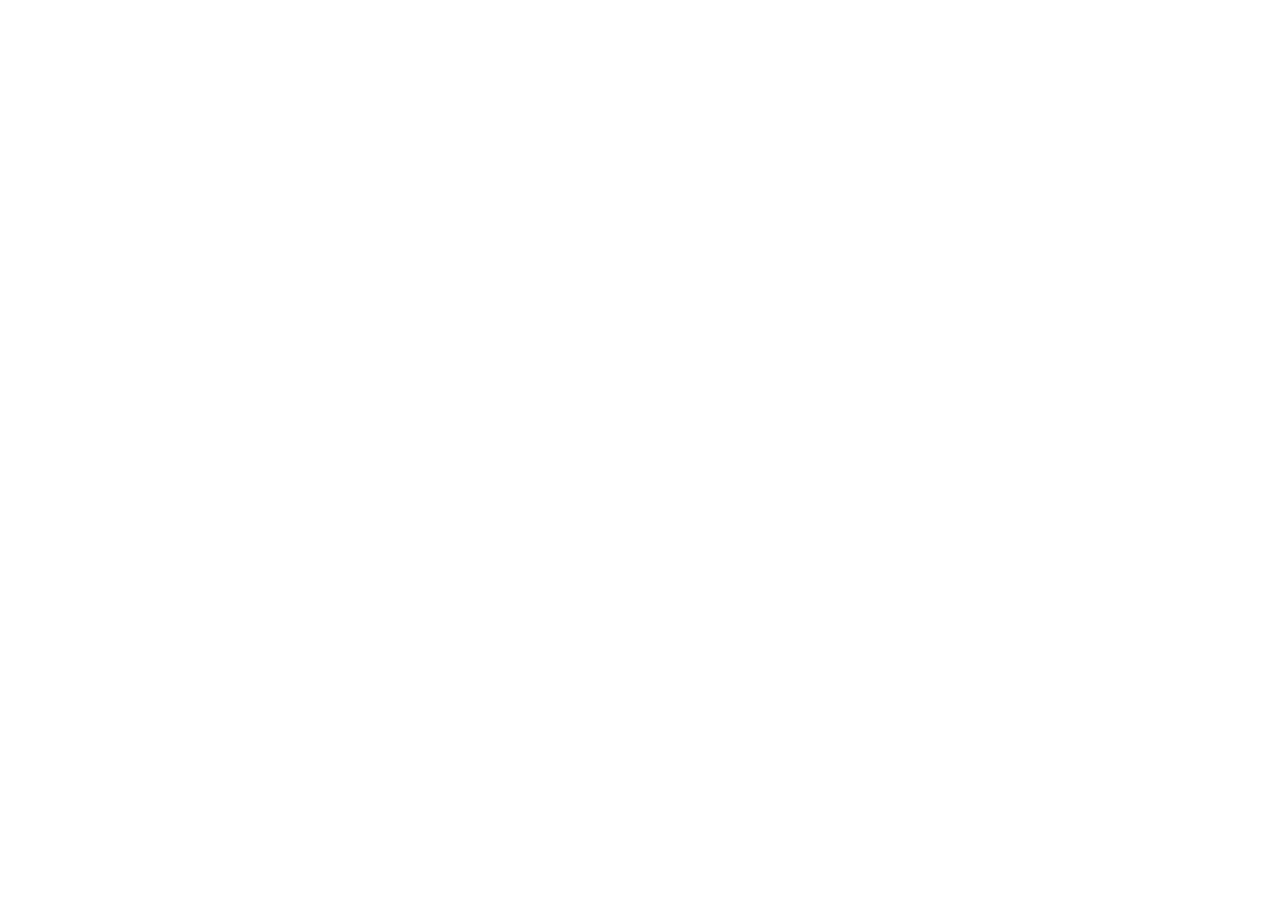
==== about.html @ 1c647bc9 "Init : création du dépôt, arborescence des fichiers et structure HTML de base" ====
<!DOCTYPE html>
<html lang="en">
<head>
    <meta charset="UTF-8">
    <meta name="viewport" content="width=device-width, initial-scale=1.0">
    <title>A Propos</title>
    <link rel="stylesheet" href="C:\Users\DELL\Desktop\cours_html\bootstrap\bootstrap-5.3.8-dist\css\bootstrap.css">
    <link rel="stylesheet" href="C:\Users\DELL\Desktop\cours_html\MASSALY-Seynabou-AfriTalent\css\style.css">
</head>
<body>
    
    <script src="C:\Users\DELL\Desktop\cours_html\bootstrap\bootstrap-5.3.8-dist\js\bootstrap.js"></script>
    <script src="C:\Users\DELL\Desktop\cours_html\MASSALY-Seynabou-AfriTalent\js\main.js"></script>
</body>
</html>
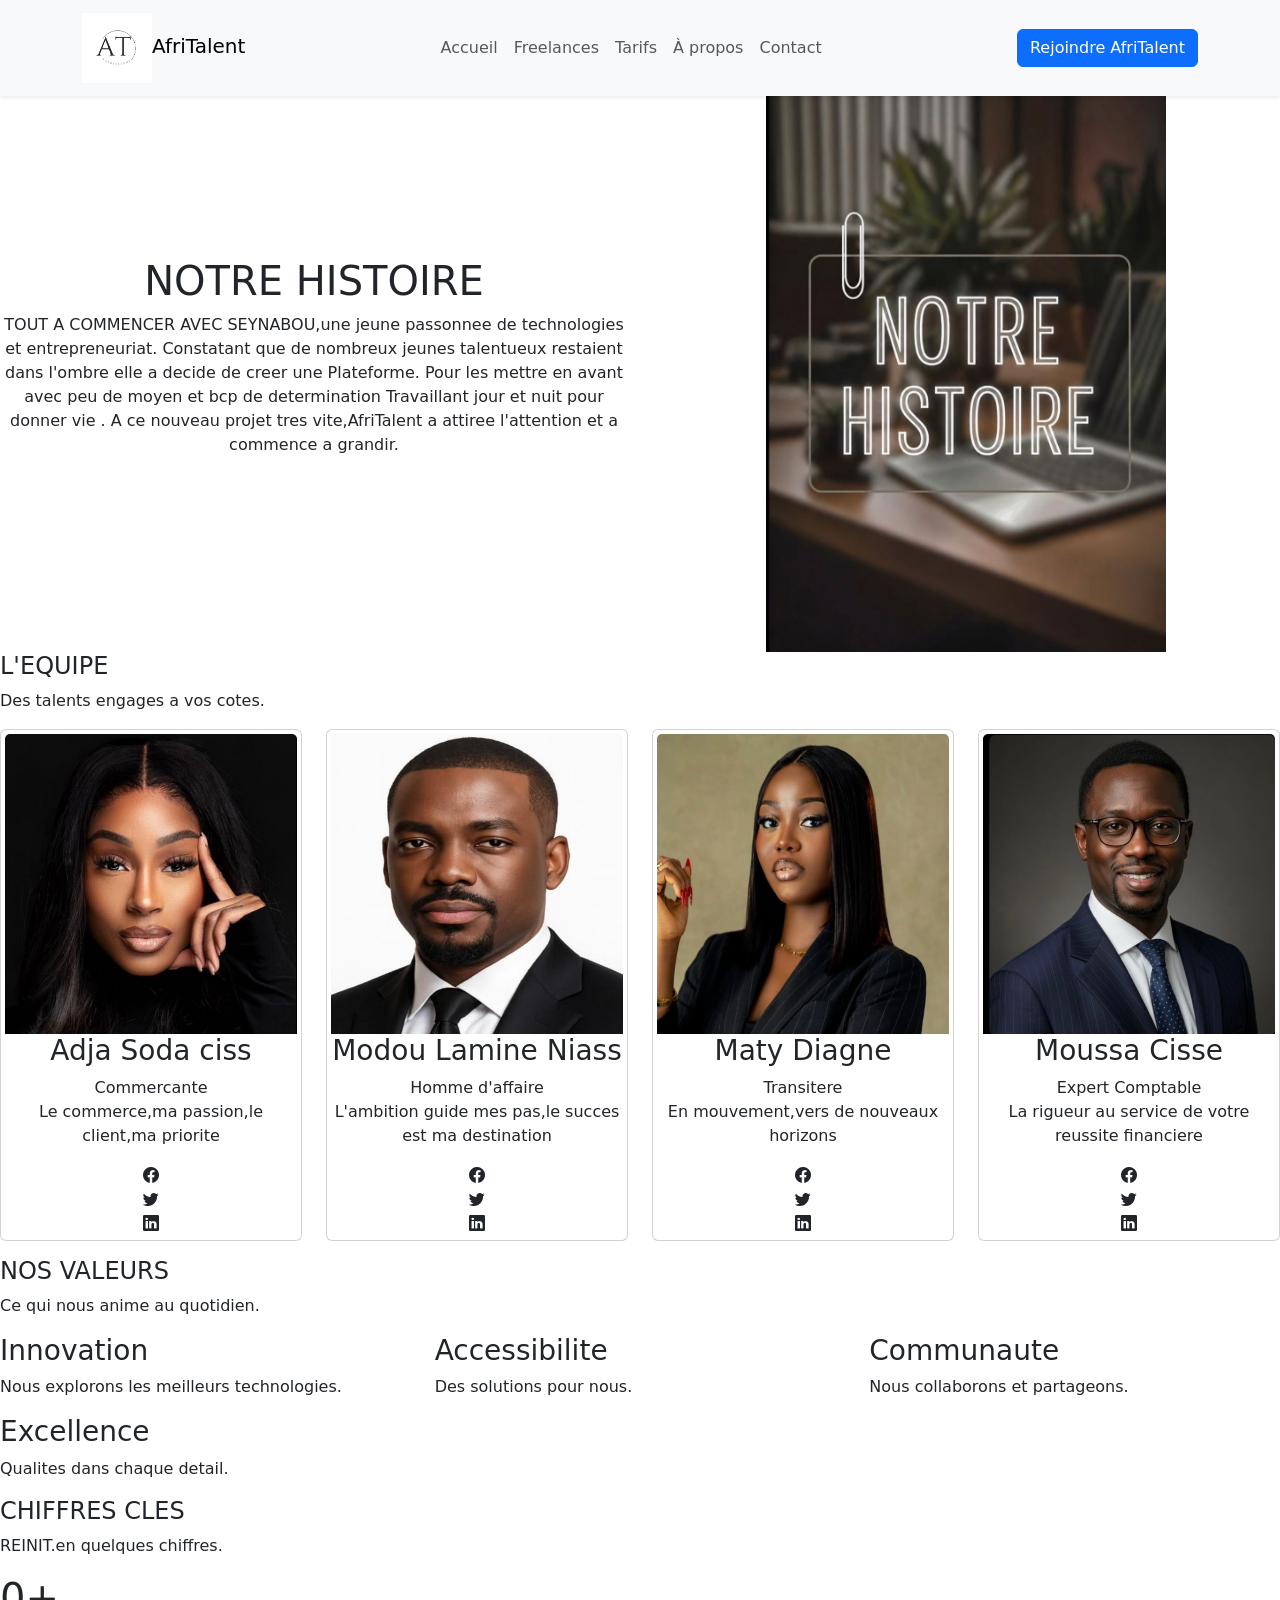
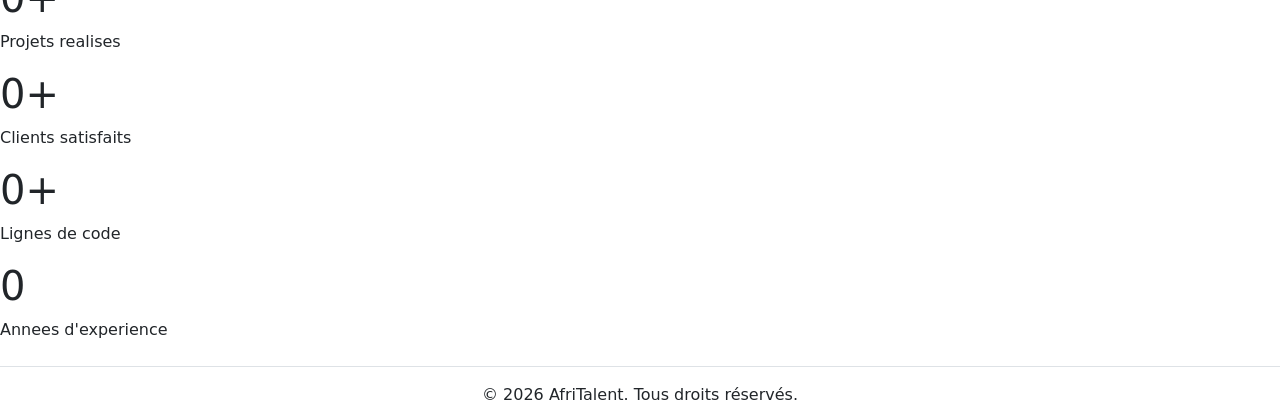
==== commit 1f3b0a79: "HTML:Structure complete des 5 pages avec section des contenus textes" ====
--- a/about.html
+++ b/about.html
@@ -1,15 +1,240 @@
 <!DOCTYPE html>
-<html lang="en">
+<html lang="fr">
 <head>
-    <meta charset="UTF-8">
-    <meta name="viewport" content="width=device-width, initial-scale=1.0">
-    <title>A Propos</title>
-    <link rel="stylesheet" href="C:\Users\DELL\Desktop\cours_html\bootstrap\bootstrap-5.3.8-dist\css\bootstrap.css">
-    <link rel="stylesheet" href="C:\Users\DELL\Desktop\cours_html\MASSALY-Seynabou-AfriTalent\css\style.css">
-</head>
-<body>
-    
-    <script src="C:\Users\DELL\Desktop\cours_html\bootstrap\bootstrap-5.3.8-dist\js\bootstrap.js"></script>
-    <script src="C:\Users\DELL\Desktop\cours_html\MASSALY-Seynabou-AfriTalent\js\main.js"></script>
+  <meta charset="UTF-8" />
+  <meta name="viewport" content="width=device-width, initial-scale=1.0"/>
+  <title>AfriTalent</title>
+<link rel="stylesheet" href="css/style.css" type="text/css">
+  <!-- Bootstrap -->
+  <link
+    href="https://cdn.jsdelivr.net/npm/bootstrap@5.3.3/dist/css/bootstrap.min.css"
+    rel="stylesheet"
+  />
+
+  <!-- Bootstrap Icons -->
+  <link
+    rel="stylesheet"
+    href="https://cdn.jsdelivr.net/npm/bootstrap-icons@1.11.3/font/bootstrap-icons.min.css"
+  />
+
+  <!-- Google Fonts -->
+  <link rel="preconnect" href="https://fonts.googleapis.com">
+  <link
+    href="https://fonts.googleapis.com/css2?family=Poppins:wght@300;400;500;600;700;800&display=swap"
+    rel="stylesheet"
+  />
+
+<!-- NAVBAR -->
+
+<nav class="navbar navbar-expand-lg navbar-light bg-light shadow-sm fixed-top">
+  <div class="container">
+
+    <a class="navbar-brand" ><img src="images/imagelogo.jpeg" width="70PX" href="#">AfriTalent</a>
+
+    <!--button mobile-->
+      <button class="navbar-toggler "
+       type="button"
+        data bs-toggle="collapse"
+         data-bs-target="#navbarnav"
+         >
+      <span class="navbar-toggler-icon"></span>
+    </button>
+
+    <div class="collapse navbar-collapse" id="nav">
+
+      <ul class="navbar-nav mx-auto">
+
+        <li class="nav-item">
+          <a class="nav-link" href="index.html">Accueil</a>
+        </li>
+
+        <li class="nav-item">
+          <a class="nav-link" href="freelances.html">Freelances</a>
+        </li>
+
+        <li class="nav-item">
+          <a class="nav-link" href="tarifs.html">Tarifs</a>
+        </li>
+
+        <li class="nav-item">
+          <a class="nav-link" href="#">À propos</a>
+        </li>
+
+        <li class="nav-item">
+          <a class="nav-link" href="contact.html">Contact</a>
+        </li>
+
+      </ul>
+    <!--bouton-->
+        <a href="#" class="btn btn-primary ms-3">Rejoindre AfriTalent</a>
+      </div>
+  </div>
+</nav>
+
+
+
+    <div class="logo">REINIT.</div>
+    <nav>
+        <a href="#">Acceuil</a>
+        <a href="#">Nos valeurs</a>
+        <a href="#">L'equipe</a>
+        <a href="#">Contact</a>
+    </nav>
+    <button class="btn">Nous rejoindre</button>
+
+
+    <!--HISTOIRE-->
+    <section class="hero d-flex align-items-center text-center">
+        <div claa="container">
+            <div class="row align-items-center">
+                <!--texte-->
+                <div class="col-lg-6">
+                    <h1 class="hero title">NOTRE HISTOIRE</h1>
+                    <p class="hero-subtile">TOUT A COMMENCER AVEC SEYNABOU,une jeune passonnee de technologies et
+                        entrepreneuriat.
+                        Constatant que de nombreux jeunes talentueux restaient dans l'ombre elle a decide de creer une
+                        Plateforme.
+                        Pour les mettre en avant avec peu de moyen et bcp de determination Travaillant jour et nuit pour
+                        donner vie .
+                        A ce nouveau projet tres vite,AfriTalent a attiree l'attention et a commence a grandir.
+                    </p>
+                    <div class="mt-4">
+                    </div>
+                </div>
+                <!--image-->
+                <div class="col-lg-6 text-center">
+                    <img src="images/imagehisto.jpeg" alt="Freelances" class="img-fluid hero-img" width="400" 
+                        height="60pxs">
+                </div>
+            </div>
+        </div>
+    </section>
+
+
+    <!--EQUIPE-->
+    <section class="team">
+        <h4>L'EQUIPE</h4>
+        <p>Des talents engages a vos cotes.</p>
+
+        <div class="cards row">
+
+            <div class="col-md-4 col-12 col-lg-3 mb-3">
+                <div class="card p-1 text-center">
+                    <img class="card-img-top" src="images/imagesoda.jpeg" width="400" height="300pxs">
+                    <h3>Adja Soda ciss</h3>
+                    <span>Commercante</span>
+                    <p>Le commerce,ma passion,le client,ma priorite</p>
+                    <i class="bi bi-facebook"></i>
+                    <i class="bi bi-twitter"></i>
+                    <i class="bi bi-linkedin"></i>
+                </div>
+            </div>
+
+            <div class="col-md-4 col-12 col-lg-3 mb-3">
+                <div class="card p-1 text-center">
+                    <img class="card-img-top" src="images/imagemodou.jpeg" width="400" height="300pxs">
+                    <h3>Modou Lamine Niass</h3>
+                    <span>Homme d'affaire</span>
+                    <p>L'ambition guide mes pas,le succes est ma destination</p>
+                    <i class="bi bi-facebook"></i>
+                    <i class="bi bi-twitter"></i>
+                    <i class="bi bi-linkedin"></i>
+                </div>
+            </div>
+
+            <div class="col-md-4 col-12 col-lg-3 mb-3">
+                <div class="card p-1 text-center">
+                    <img class="card-img-top" src="images/imagematy.jpeg" width="400" height="300pxs">
+                    <h3>Maty Diagne</h3>
+                    <span>Transitere</span>
+                    <p>En mouvement,vers de nouveaux horizons</p>
+                    <i class="bi bi-facebook"></i>
+                    <i class="bi bi-twitter"></i>
+                    <i class="bi bi-linkedin"></i>
+                </div>
+            </div>
+
+            <div class="col-md-4 col-12 col-lg-3 mb-3">
+                <div class="card p-1 text-center">
+                    <img class="card-img-top" src="images/imagemoussa.jpeg" width="400" height="300pxs">
+                    <h3>Moussa Cisse</h3>
+                    <span>Expert Comptable</span>
+                    <p>La rigueur au service de votre reussite financiere</p>
+                    <i class="bi bi-facebook"></i>
+                    <i class="bi bi-twitter"></i>
+                    <i class="bi bi-linkedin"></i>
+                </div>
+            </div>
+         </div>
+</section>
+
+    <!--VALEURS-->
+    <section class="values">
+        <h4>NOS VALEURS</h4>
+        <p>Ce qui nous anime au quotidien.</p>
+
+        <div class="value-box row">
+
+            <div class="col-lg-4 col-md-6 col-12">
+                <h3>Innovation</h3>
+                <p>Nous explorons les meilleurs technologies.</p>
+            </div>
+
+            <div class="col-lg-4 col-md-6 col-12">
+                <h3>Accessibilite</h3>
+                <p>Des solutions pour nous.</p>
+            </div>
+
+            <div class="col-lg-4 col-md-6 col-12">
+                <h3>Communaute</h3>
+                <p>Nous collaborons et partageons.</p>
+            </div>
+
+            <div class="col-lg-4 col-md-6 col-12">
+                <h3>Excellence</h3>
+                <p>Qualites dans chaque detail.</p>
+            </div>
+
+        </div>
+    </section>
+
+    <!--CHIFFRES-->
+    <section class="stats">
+        <h4>CHIFFRES CLES</h4>
+        <p>REINIT.en quelques chiffres.</p>
+
+        <div class="stat-box">
+            <div class="stat">
+                <h1>0+</h1>
+                <p>Projets realises</p>
+            </div>
+            <div class="stat">
+                <h1>0+</h1>
+                <p>Clients satisfaits</p>
+            </div>
+            <div class="stat">
+                <h1>0+</h1>
+                <p>Lignes de code</p>
+            </div>
+            <div class="stat">
+                <h1>0</h1>
+                <p>Annees d'experience</p>
+            </div>
+
+        </div>
+    </section>
+     
+    <!-- FOOTER -->
+
+ 
+        <!--ligne copyright-->
+       <div class="text-center mt-4 border-top pt-3"></div>
+        <div class="copyright text-center">
+        © 2026 AfriTalent. Tous droits réservés.
+      </div>
+    </div>
+    <!-- Bootstrap JS -->
+     <script src="=https://cdn.jsdelivr.net/npm/bootstrap@5.3.0/dist/js/bootstrap.bundle.min.js"></script>
 </body>
+
 </html>
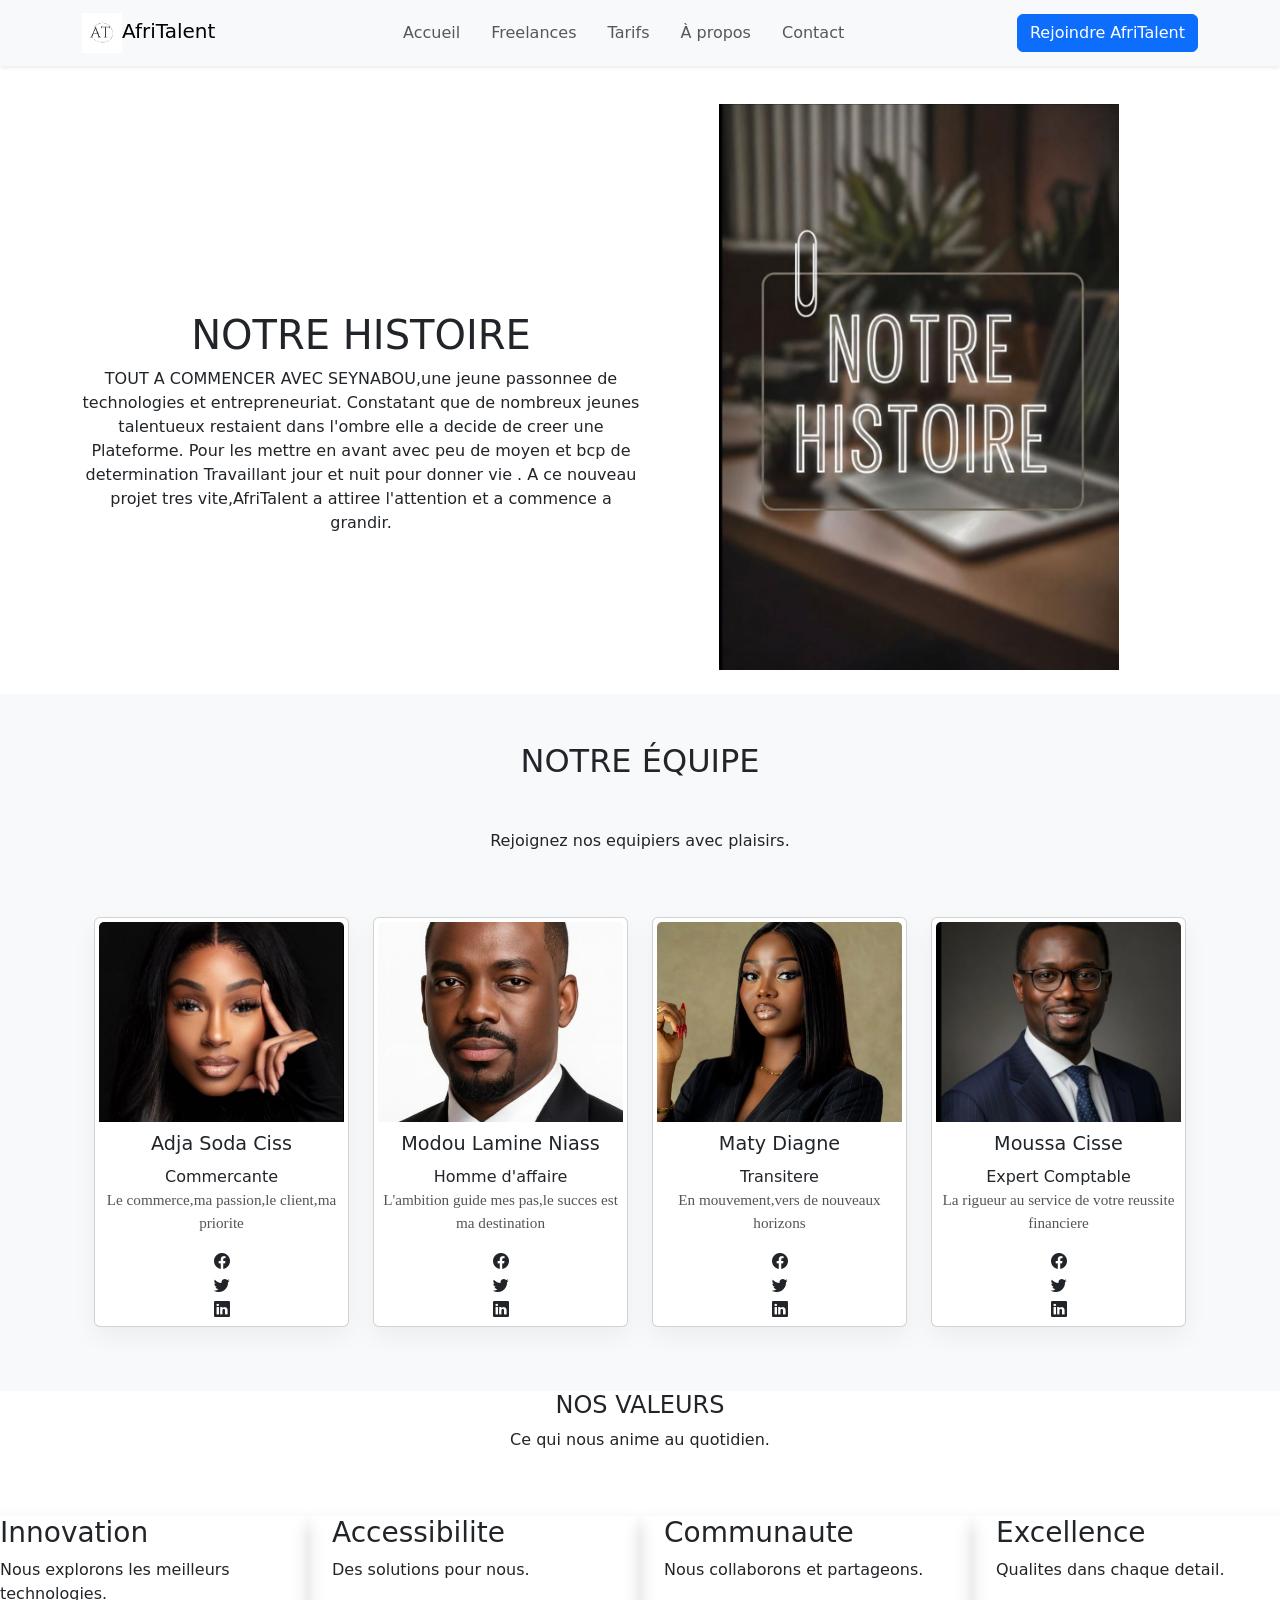
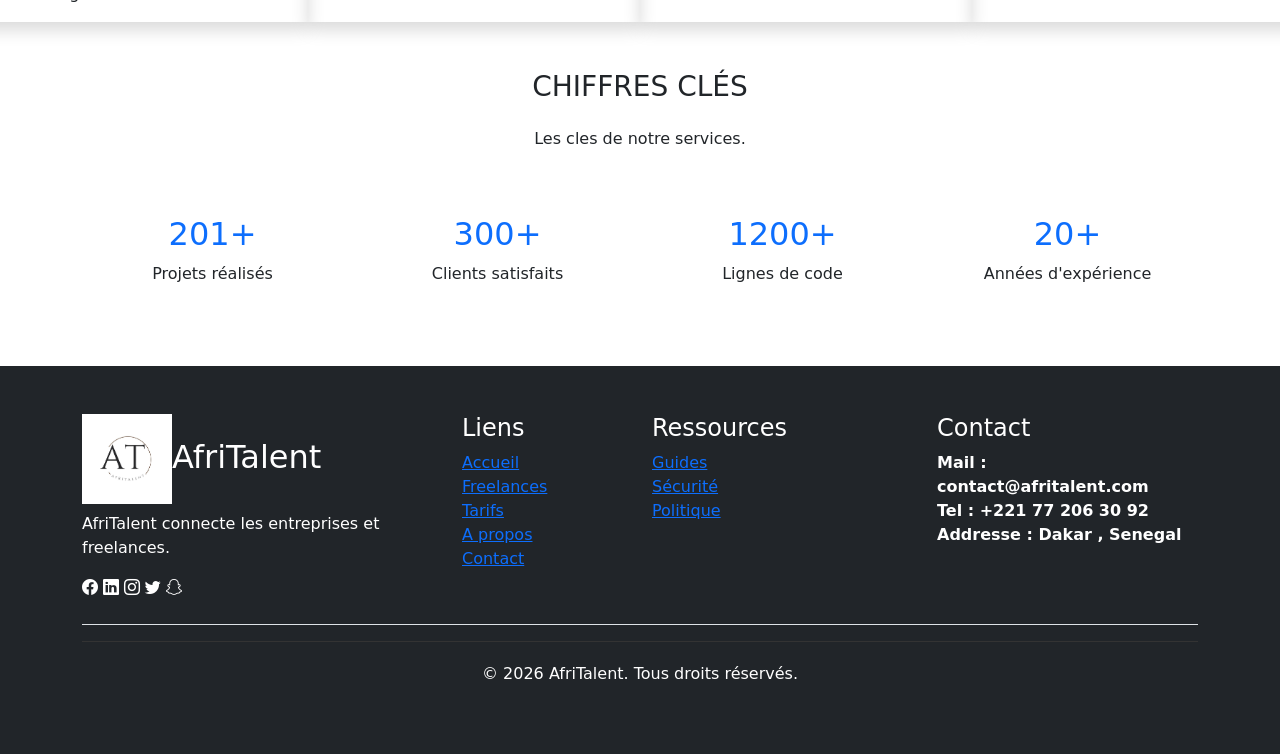
==== commit f69904f9: "css:bento grid,sections hero et categories, effet hover" ====
--- a/about.html
+++ b/about.html
@@ -29,7 +29,7 @@
 <nav class="navbar navbar-expand-lg navbar-light bg-light shadow-sm fixed-top">
   <div class="container">
 
-    <a class="navbar-brand" ><img src="images/imagelogo.jpeg" width="70PX" href="#">AfriTalent</a>
+    <a class="navbar-brand" ><img src="images/imagelogo.jpeg" width="40PX" href="#">AfriTalent</a>
 
     <!--button mobile-->
       <button class="navbar-toggler "
@@ -71,25 +71,17 @@
   </div>
 </nav>
 
-
-
-    <div class="logo">REINIT.</div>
-    <nav>
-        <a href="#">Acceuil</a>
-        <a href="#">Nos valeurs</a>
-        <a href="#">L'equipe</a>
-        <a href="#">Contact</a>
-    </nav>
-    <button class="btn">Nous rejoindre</button>
-
-
     <!--HISTOIRE-->
+    <section class="py-4"> 
+        <div class="container">
+        <div class="row align-items-center">      
     <section class="hero d-flex align-items-center text-center">
-        <div claa="container">
-            <div class="row align-items-center">
+        
                 <!--texte-->
                 <div class="col-lg-6">
-                    <h1 class="hero title">NOTRE HISTOIRE</h1>
+                    <div class="container-fluid py-5 text-center"></div>
+                    <!-- <h1 class="hero title">NOTRE HISTOIRE</h1> -->
+                    <h1 class="">NOTRE HISTOIRE</h1>
                     <p class="hero-subtile">TOUT A COMMENCER AVEC SEYNABOU,une jeune passonnee de technologies et
                         entrepreneuriat.
                         Constatant que de nombreux jeunes talentueux restaient dans l'ombre elle a decide de creer une
@@ -103,7 +95,7 @@
                 </div>
                 <!--image-->
                 <div class="col-lg-6 text-center">
-                    <img src="images/imagehisto.jpeg" alt="Freelances" class="img-fluid hero-img" width="400" 
+                    <img src="images/imagehisto.jpeg" alt="Freelances" class="img-fluid hero-img" width="400" height="200"
                         height="60pxs">
                 </div>
             </div>
@@ -112,16 +104,16 @@
 
 
     <!--EQUIPE-->
-    <section class="team">
-        <h4>L'EQUIPE</h4>
-        <p>Des talents engages a vos cotes.</p>
+<section class="py-5 bg-light">
+    <div class="container text-center"> <h2 class="mb-5">NOTRE ÉQUIPE</h2>
+      <p  class="text-center pb-5">Rejoignez nos equipiers avec plaisirs.</p>
+        <div class="row justify-content-center">
 
         <div class="cards row">
-
             <div class="col-md-4 col-12 col-lg-3 mb-3">
                 <div class="card p-1 text-center">
                     <img class="card-img-top" src="images/imagesoda.jpeg" width="400" height="300pxs">
-                    <h3>Adja Soda ciss</h3>
+                    <h3>Adja Soda Ciss</h3>
                     <span>Commercante</span>
                     <p>Le commerce,ma passion,le client,ma priorite</p>
                     <i class="bi bi-facebook"></i>
@@ -170,27 +162,27 @@
 
     <!--VALEURS-->
     <section class="values">
-        <h4>NOS VALEURS</h4>
-        <p>Ce qui nous anime au quotidien.</p>
-
-        <div class="value-box row">
-
-            <div class="col-lg-4 col-md-6 col-12">
+        <h4 class="text-center p`">NOS VALEURS</h4>
+        <p  class="text-center pb-5">Ce qui nous anime au quotidien.</p>
+
+        <div class="value-box row g-5">
+
+            <div class="col-lg-3 col-md-3 col-12 shadow">
                 <h3>Innovation</h3>
                 <p>Nous explorons les meilleurs technologies.</p>
             </div>
 
-            <div class="col-lg-4 col-md-6 col-12">
+            <div class="col-lg-3 col-md-3 col-12 shadow">
                 <h3>Accessibilite</h3>
                 <p>Des solutions pour nous.</p>
             </div>
 
-            <div class="col-lg-4 col-md-6 col-12">
+            <div class="col-lg-3 col-md-3 col-12 shadow">
                 <h3>Communaute</h3>
                 <p>Nous collaborons et partageons.</p>
             </div>
 
-            <div class="col-lg-4 col-md-6 col-12">
+            <div class="col-lg-3 col-md-3 col-12 shadow ">
                 <h3>Excellence</h3>
                 <p>Qualites dans chaque detail.</p>
             </div>
@@ -198,43 +190,109 @@
         </div>
     </section>
 
-    <!--CHIFFRES-->
-    <section class="stats">
-        <h4>CHIFFRES CLES</h4>
-        <p>REINIT.en quelques chiffres.</p>
-
-        <div class="stat-box">
-            <div class="stat">
-                <h1>0+</h1>
-                <p>Projets realises</p>
-            </div>
-            <div class="stat">
-                <h1>0+</h1>
+<!--CHIFFRES-->
+<section class="py-5">
+    <div class="container text-center">
+        <h3 class="mb-4">CHIFFRES CLÉS</h3>
+        <p  class="text-center pb-5">Les cles de notre services.</p>
+        <div class="row">
+            <div class="col-md-3 col-6 mb-3">
+                <h2 class="text-primary">201+</h2>
+                <p>Projets réalisés</p>
+            </div>
+            <div class="col-md-3 col-6 mb-3">
+                <h2 class="text-primary">300+</h2>
                 <p>Clients satisfaits</p>
             </div>
-            <div class="stat">
-                <h1>0+</h1>
+            <div class="col-md-3 col-6 mb-3">
+                <h2 class="text-primary">1200+</h2>
                 <p>Lignes de code</p>
             </div>
-            <div class="stat">
-                <h1>0</h1>
-                <p>Annees d'experience</p>
-            </div>
-
-        </div>
-    </section>
+            <div class="col-md-3 col-6 mb-3">
+                <h2 class="text-primary">20+</h2>
+                <p>Années d'expérience</p>
+            </div>
+        </div>
+    </div>
+</section>
+      
      
     <!-- FOOTER -->
 
- 
-        <!--ligne copyright-->
+  <footer class="bg-dark text-white py-5">
+
+    <div class="container">
+
+      <div class="row">
+
+        <div class="col-lg-4">
+
+          <h2>
+           <a class="navbar-brand"><img src="images/imagelogo.jpeg" width="90PX" >AfriTalent</a>
+          </h2>
+
+          <p>
+            AfriTalent connecte les entreprises et freelances.
+          </p>
+
+          <div class="socials">
+            <i class="bi bi-facebook"></i>
+            <i class="bi bi-linkedin"></i>
+            <i class="bi bi-instagram"></i>
+            <i class="bi bi-twitter"></i>
+            <i class="bi bi-snapchat"></i>
+          </div>
+
+        </div>
+
+        <div class="col-lg-2 ">
+          <div class="d-flex flex-column">
+            <h4>Liens</h4>
+
+            <a href="#">Accueil</a>
+            <a href="#">Freelances</a>
+            <a href="#">Tarifs</a>
+            <a href="#">A propos</a>
+            <a href="#">Contact</a>
+          </div>
+        </div>
+
+        <div class="col-lg-3">
+          <div class="d-flex flex-column">
+            <h4>Ressources</h4>
+
+            <a href="#">Guides</a>
+            <a href="#">Sécurité</a>
+            <a href="#">Politique</a>
+          </div>
+        </div>
+
+        <div class="col-lg-3">
+
+          <div class="d-flex flex-column">
+            <h4>Contact</h4>
+
+            <strong>Mail : contact@afritalent.com</strong>
+            <strong>Tel : +221 77 206 30 92</strong>
+            <strong>Addresse : Dakar , Senegal </strong>
+
+          </div>
+        </div>
+
+      </div>
+
+      <!--ligne copyright-->
        <div class="text-center mt-4 border-top pt-3"></div>
         <div class="copyright text-center">
         © 2026 AfriTalent. Tous droits réservés.
       </div>
+
     </div>
-    <!-- Bootstrap JS -->
-     <script src="=https://cdn.jsdelivr.net/npm/bootstrap@5.3.0/dist/js/bootstrap.bundle.min.js"></script>
-</body>
+
+  </footer>
+
+  <script src="https://cdn.jsdelivr.net/npm/bootstrap@5.3.3/dist/js/bootstrap.bundle.min.js"></script>
+
+  </body>
 
 </html>
--- a/css/style.css
+++ b/css/style.css
@@ -0,0 +1,516 @@
+/*lien*/
+.nav-link{
+    margin-left: 15px;
+    color: #333;
+    font-weight: 500;
+    transition: 0.3s;
+}
+/*hover*/
+.nav-link:hover{
+    color: blue;
+}
+/*bouton*/
+.btn-primary{
+    border-radius: 20px;
+    padding: 6px 15px;
+}
+/*===hero====*/
+/* --- CONFIGURATION DE LA BANNER HERO --- */
+.hero-banner {
+    /* On utilise l'image en fond sur toute la largeur/hauteur */
+    background: url(imagehero.jpeg);
+    min-height: 85vh; /* Prend 85% de la hauteur de l'écran */
+    overflow: hidden;
+}
+
+/* Couche sombre par-dessus l'image pour faire ressortir le texte blanc */
+.hero-overlay {
+    position: absolute;
+    top: 0;
+    left: 0;
+    right: 0;
+    bottom: 0;
+    background: linear-gradient(135deg,rgb(65, 121, 224) 100%);
+    z-index: 1;
+}
+
+/* Force les éléments à se mettre au-dessus de l'overlay */
+.z-index-2 {
+    position: relative;
+    z-index: 2;
+}
+
+/* Couleur cyan personnalisée pour vos titres et chiffres */
+.text-cyan {
+    color: #06b6d4 !important;
+}
+
+/* Espacements et tailles affinées */
+.tracking-wider {
+    letter-spacing: 0.08em;
+    font-size: 0.85rem;
+}
+
+.header-title {
+    line-height: 1.15;
+}
+
+.max-width-sm {
+    max-width: 550px;
+}
+
+/* Style de la bordure des stats */
+.border-opacity-20 {
+    border-color: rgba(91, 167, 211, 0.2) !important;
+}
+
+/* Ajustement responsive pour les mobiles */
+@media (max-width: 768px) {
+    .hero-banner {
+        min-height: 100vh; /* Plein écran sur mobile */
+        padding-top: 80px;
+    }
+    .header-title {
+        font-size: 2.2rem !important;
+    }
+}
+/*comment sa marche*/
+.how-it-work{
+    padding: 60px 20px ;
+    background:rgb(94, 164, 197);
+    text-align: center;
+     font-size: 2rem;
+    margin-bottom: 40px;
+}
+.how-it-work h2{
+    font-size: 2rem;
+    margin-bottom: 40px;
+    text-align: center;
+}
+/*grid*/
+.bento-grid{
+    display: grid;
+    grid-template-columns: repeat(3, 1fr);
+    grid-auto-rows: 250px;
+    gap: 20px;
+}
+/*cards*/
+.card{
+    background: white;
+    padding: 20px;
+    border-radius: 20px;
+    text-align: left;
+    position: relative;
+    box-shadow: 0 10px 25px rgba(0, 0,0, 0.05);
+    transition: transform 0.3s ease;
+}
+.card:hover{
+    transform: translateY(-5px);
+}
+.card  .step{
+    font-size: 0.9rem;
+    color: gray;
+}
+.card h3{
+    margin: 10px 0;
+    font-size: 1.2rem;
+}
+.card p{
+    font-size: 0.95rem;
+    color: #555;
+    font-family:Georgia, 'Times New Roman', Times, serif;
+
+}
+/*taille bento*/
+.card-large{
+    grid-column: span 1;
+    grid-row: span 2;
+
+ }
+ .card-wide{
+    grid-column: span 2;
+ }
+ /*responsive*/
+ @media(max-width:768px){
+    .bento-grid{
+        grid-template-columns: 1fr;
+        grid-auto-rows: auto;
+    }
+    .card-large,
+    .card-wide{
+        grid-column: span 1;
+        grid-row: span 1;
+    }
+ }
+ /*=====categories=======*/
+ /* Style des cartes de catégories */
+.category-card {
+    background: #ffffff;
+    border: 1px solid #eef2f6;
+    border-radius: 16px;
+    box-shadow: 0 4px 12px rgba(0, 0, 0, 0.02);
+    transition: all 0.3s ease;
+}
+
+/* Effet de survol stylé */
+.category-card:hover {
+    transform: translateY(-5px);
+    box-shadow: 0 12px 24px rgba(79, 70, 229, 0.08);
+    border-color: #4f46e5;
+}
+
+/* Bulle de l'icône */
+.icon-box {
+    width: 60px;
+    height: 60px;
+    background-color: rgba(79, 70, 229, 0.08); /* Fond indigo très clair */
+    color: #4f46e5; /* Couleur de l'icône */
+    font-size: 1.6rem;
+    display: inline-flex;
+    align-items: center;
+    justify-content: center;
+    border-radius: 12px;
+    transition: all 0.3s ease;
+}
+
+/* Animation de l'icône au survol de la carte */
+.category-card:hover .icon-box {
+    background-color: #4f46e5;
+    color: #ffffff;
+}
+ /*=====temoignage====*/
+ /* Style pour forcer les images à être des ronds parfaits */
+.testimonial-img {
+    width: 400px;          /* Ajustez la taille selon vos besoins */
+    height: 400px;         /* Doit être identique à la largeur */
+    object-fit: cover;     /* Évite que l'image soit déformée */
+    border-radius: 50%;    /* C'est cette ligne qui crée le rond */
+    border: 3px solid #0d6efd; /* Optionnel : un petit contour bleu Bootstrap */
+    box-shadow: 0 4px 8px rgba(0,0,0,0.1); /* Optionnel : une légère ombre */
+}
+
+/* Centre le contenu verticalement si besoin */
+.testimonial-card {
+    max-width: 500px;
+    margin: 0 auto;
+    padding: 20px;
+}
+
+/*cta*/
+.cta{
+    position: relative;
+    background: url();
+    height: 350px;
+display: flex;
+align-items: center;
+justify-content: center;
+text-align: center;
+color:white;
+overflow: hidden;
+}
+/*overlay sombre*/
+.cta .overlay{
+    position: absolute;
+    width: 100%;
+    height: 100%;
+    background: rgba(0, 0,0, 0.6);
+    top: 0;
+    left: 0;
+}
+/*contenu*/
+.cta-content{
+    position: relative;
+    z-index: 2;
+    max-width: 600px;
+}
+.cta-content p{
+    margin-bottom: 25px;
+    color: #ddd;
+}
+.cta-content h2{
+    font-size: 2rem;
+    margin-bottom: 15px;
+}
+/*bouton*/
+.cta-btn{
+    background: rgba(5, 74, 225, 0.785);
+    color: white;
+    padding: 12px 25px;
+    border-radius: 30px;
+    text-decoration: none;
+    font-weight: bold;
+    transition: 0.3s;
+}
+.cta-btn:hover{
+    background: #9333ea;
+    transform: scale(1.03);
+}/*===footer===*/
+.footer a{
+    color: #ccc;
+    text-decoration: none;
+    transition: 0.3s;
+    margin-top: 50%;
+}
+.footer a:hover{
+    color: #fff;
+    padding-left: 5px;
+    margin-top: 20%;
+    text-align: center;
+}
+.logo{
+    color: blue;
+    text-align: center;
+    margin-top: 20%;
+}
+.social-icons a{
+    color: #ccc;
+    margin-right: 10px;
+    font-size: 20px;
+    transition: 0.3s;
+}
+.social-icon a:hover{
+    color: rgba(6, 6, 235, 0.668);
+    transform: scale(1.2);
+}
+/*===contact===*/
+.contact{
+    font-family: 'Segoe UI',Arial, sans-serif;
+    margin: 0;
+    background: linear-gradient(to right,#2952a5);
+}
+/*titre*/
+.titrecontact{
+    text-align: center;
+    margin: 40px 0 20px;
+    font-family:Georgia, 'Times New Roman', Times, serif;
+    font-size: 28px;
+    
+}
+/*container table*/
+table{
+    width: 85%;
+    margin: auto;
+    border-collapse: collapse;
+    background: white;
+    box-shadow: 0 10px 30px rgba(0,0,0,0.1);
+    border-radius: 12px ;
+    overflow: hidden;
+}
+/*colonne*/
+td{
+    vertical-align: top;
+    padding: 30px;
+}
+/*========formulaire=========*/
+form input,
+form select,
+form textarea{
+    width: 100%;
+    padding:12px;
+    margin-top: 5px;
+    margin-bottom: 15px;
+    border: 1px solid #ddd;
+    border-radius: 8px;
+    transition: 0.3s;
+}
+td{
+    background: linear-gradient(135deg,#01337c95,#045191);
+}
+ input,
+ select,
+ textarea{
+      transition: all 0.3s ease;
+ }
+  input:focus,
+  select:focus,
+textarea:focus{
+    border-color: #e76868;
+    box-shadow: 0 0 8px rgba(195, 170, 170, 0.918);
+    background-color: #e06066;
+    transform: scale(1.02);
+    outline: none;
+}
+/*bouton*/
+button{
+    padding: 12px;
+    border: none;
+    width: 100%;
+    background:linear-gradient(135deg,#4dabf7);
+    color: white;
+    font-weight: bold;
+    cursor: pointer;
+    border-radius: 8px;
+    transition: 0.3s;
+}
+button:hover{
+    transform: translateY(-2px);
+    box-shadow: 0 5px 15px rgba(13,110,253,0.3);
+}
+/*infos contact*/
+ td:nth-child(2) h3 {
+    margin-bottom: 15px;
+    margin-top: 0;
+}
+td:nth-child(2) p{
+    margin: 10px 0;
+    font-size: 15px;
+    /* Le conteneur qui aligne vos 4 colonnes */
+.footer-container {
+  display: flex;
+  flex-wrap: wrap; /* Permet de passer à la ligne sur petit écran */
+  justify-content: space-between; /* Espace équitablement les colonnes */
+  gap: 20px; /* Ajoute un espace de sécurité entre les blocs */
+  padding: 40px 20px;
+  max-width: 1200px;
+  margin: 0 auto;
+}
+
+
+}
+/*====partie droite====*/
+td:nth-child(2){
+    background:linear-gradient(135deg,#01337c95,#045191);
+    color:white;
+}
+/*carte*/
+iframe{
+    margin-top: 10px;
+    border-radius: 8px;
+    width: 100%;
+    height: 220px;
+    border: none;
+}
+
+
+/*=====freelance===*/
+.freelance{
+    background:rgb(67, 141, 194)
+}
+.freelance-card{
+    overflow:hidden  !important;
+}
+.freelance-card .card-img-top{
+    width: 100% !important;
+    height: 250px !important;
+    object-fit: cover !important;
+    object-position: 50% 15% !important;
+}
+/*======apropos======*/
+/* Le conteneur qui aligne vos 4 colonnes */
+.footer-container {
+  display: flex;
+  flex-wrap: wrap; /* Permet de passer à la ligne sur petit écran */
+  justify-content: space-between; /* Espace équitablement les colonnes */
+  gap: 20px; /* Ajoute un espace de sécurité entre les blocs */
+  padding: 40px 20px;
+  max-width: 1200px;
+  margin: 0 auto;
+}
+
+/* Chaque colonne individuelle */
+.footer-column {
+  flex: 1; /* Les colonnes se partagent l'espace disponible */
+  min-width: 200px; /* TRÈS IMPORTANT : empêche la colonne de devenir trop étroite */
+}
+
+/* Pour éviter que les mots longs comme "Ressources" se coupent mal */
+.footer-column h3 {
+  white-space: nowrap; 
+}
+
+/* Le copyright qui reste sagement tout en bas */
+.copyright {
+  width: 100%;
+  text-align: center;
+  padding: 20px 0;
+  border-top: 1px solid #333; /* Optionnel : une petite ligne de séparation */
+}
+
+.apropos{
+    background:linear-gradient(rgb(41, 156, 195)) ; 
+}   
+/*=====tarifs====*/
+/* Assure que toutes les cartes ont la même hauteur */
+.price-card {
+    height: 100%;
+    display: flex;
+    flex-direction: column;
+}
+
+/* Pousse le bouton vers le bas de la carte */
+.price-card .card-body {
+    display: flex;
+    flex-direction: column;
+}
+
+.price-card .btn {
+    margin-top: auto !important; /* Le bouton colle au bas de la carte */
+}
+
+/* Espacement pour les icônes */
+.list-unstyled li {
+    margin-bottom: 10px;
+}
+
+.list-unstyled li i {
+    margin-right: 8px;
+}
+/*faq*/
+.accordion-button{
+    font-weight: 500;
+}
+/*about*/
+.card-img-top {
+    height: 200px;
+    width: 200px;
+    object-fit: cover;
+    margin: 0 auto;
+}
+/*global*/
+body {
+    font-family: Arial, Helvetica, sans-serif;
+    padding-top: 80px;
+}
+/*titre*/
+.container{
+    max-width: 1100px;
+}
+.section-title{
+    text-align: center;
+    margin-bottom: 50px;
+    font-weight: bold;
+    font-size: 32px;
+    color: #0d6efd;
+}
+.story{
+    background: #f8f9fa;
+    padding: 60px 20px;
+    border-radius:12px ;
+}
+.story-text{
+    font-family: 17px;
+    line-height: 1.8;
+    color: #444;
+    font-size: 18px;
+}
+/*contact*/
+/* Style du bloc de droite */
+.contact-info-card {
+    background-color: #f8f9fa;
+    border: 1px solid #e0e0e0;
+    border-radius: 10px;
+    height: 100%; /* Aligne la hauteur avec le formulaire */
+}
+
+/* Style de l'iframe de la carte */
+.map-container {
+    width: 100%;
+    border-radius: 8px;
+    overflow: hidden; /* Important pour arrondir les coins de la carte */
+    margin-top: 15px;
+}
+
+/* Ajustement pour que le formulaire soit bien espacé */
+form .form-control {
+    border-radius: 5px;
+}
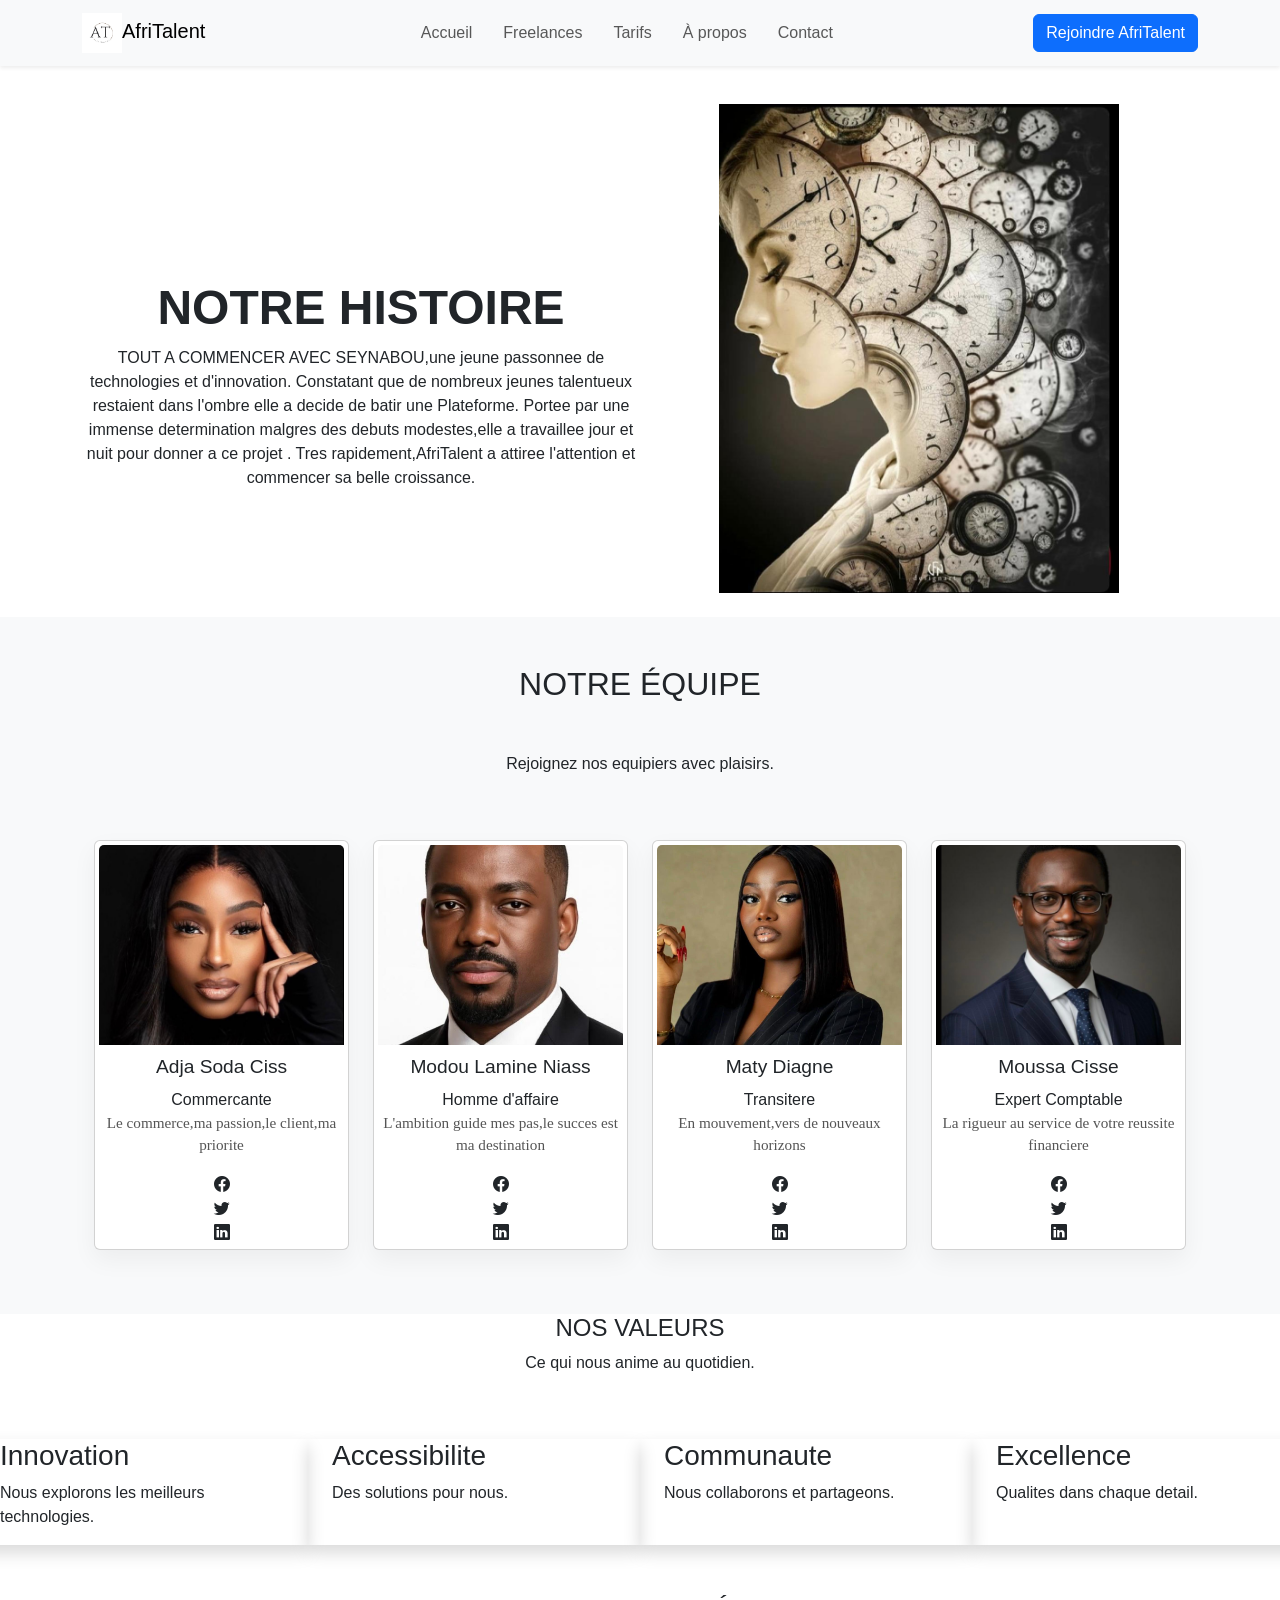
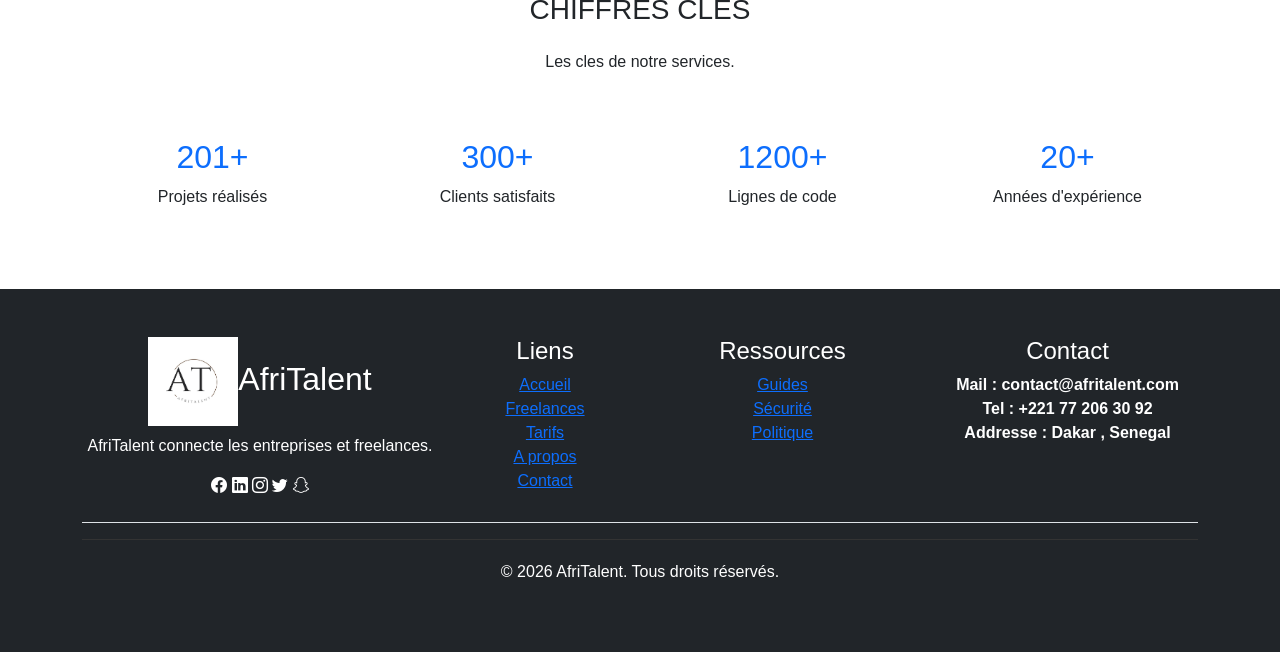
==== commit 395dc9b7: "css:respontive design mobiles et tablettes , media queries" ====
--- a/about.html
+++ b/about.html
@@ -83,19 +83,19 @@
                     <!-- <h1 class="hero title">NOTRE HISTOIRE</h1> -->
                     <h1 class="">NOTRE HISTOIRE</h1>
                     <p class="hero-subtile">TOUT A COMMENCER AVEC SEYNABOU,une jeune passonnee de technologies et
-                        entrepreneuriat.
-                        Constatant que de nombreux jeunes talentueux restaient dans l'ombre elle a decide de creer une
+                        d'innovation.
+                        Constatant que de nombreux jeunes talentueux restaient dans l'ombre elle a decide de batir une
                         Plateforme.
-                        Pour les mettre en avant avec peu de moyen et bcp de determination Travaillant jour et nuit pour
-                        donner vie .
-                        A ce nouveau projet tres vite,AfriTalent a attiree l'attention et a commence a grandir.
+                        Portee par une immense determination malgres des debuts modestes,elle
+                        a travaillee jour et nuit pour donner a ce projet .
+                        Tres rapidement,AfriTalent a attiree l'attention et commencer sa belle croissance.
                     </p>
                     <div class="mt-4">
                     </div>
                 </div>
                 <!--image-->
                 <div class="col-lg-6 text-center">
-                    <img src="images/imagehisto.jpeg" alt="Freelances" class="img-fluid hero-img" width="400" height="200"
+                    <img src="images/imagentrehis.jpeg" alt="Freelances" class="img-fluid hero-img" width="400" height="900"
                         height="60pxs">
                 </div>
             </div>
--- a/css/style.css
+++ b/css/style.css
@@ -15,56 +15,133 @@
     padding: 6px 15px;
 }
 /*===hero====*/
-/* --- CONFIGURATION DE LA BANNER HERO --- */
-.hero-banner {
-    /* On utilise l'image en fond sur toute la largeur/hauteur */
-    background: url(imagehero.jpeg);
-    min-height: 85vh; /* Prend 85% de la hauteur de l'écran */
-    overflow: hidden;
-}
-
-/* Couche sombre par-dessus l'image pour faire ressortir le texte blanc */
-.hero-overlay {
-    position: absolute;
-    top: 0;
-    left: 0;
-    right: 0;
-    bottom: 0;
-    background: linear-gradient(135deg,rgb(65, 121, 224) 100%);
-    z-index: 1;
-}
-
-/* Force les éléments à se mettre au-dessus de l'overlay */
-.z-index-2 {
-    position: relative;
-    z-index: 2;
-}
-
-/* Couleur cyan personnalisée pour vos titres et chiffres */
-.text-cyan {
-    color: #06b6d4 !important;
-}
-
-/* Espacements et tailles affinées */
-.tracking-wider {
-    letter-spacing: 0.08em;
-    font-size: 0.85rem;
-}
-
-.header-title {
-    line-height: 1.15;
-}
-
-.max-width-sm {
-    max-width: 550px;
-}
-
-/* Style de la bordure des stats */
-.border-opacity-20 {
-    border-color: rgba(91, 167, 211, 0.2) !important;
-}
+/* Réinitialisation de base */
+* {
+    margin: 0;
+    padding: 0;
+    box-sizing: border-box;
+    font-family: 'Segoe UI', Tahoma, Geneva, Verdana, sans-serif;
+}
+
+/* Section Principale avec Arrière-plan */
+.hero-section {
+    width: 100%;
+    min-height: 100vh;
+    /* Remplacez par le nom de votre fichier image */
+    background-image: linear-gradient(rgba(206, 219, 248, 0.6), rgba(138, 163, 201, 0.6)), url('fond-carte-monde.jpg'); 
+    background-size: cover;
+    background-position: center;
+    background-repeat: no-repeat;
+    
+    /* Centrage vertical et horizontal de tout le bloc de contenu */
+    display: flex;
+    justify-content: center;
+    align-items: center;
+    color: #ffffff;
+    padding: 20px;
+}
+
+/* Conteneur principal centré textuellement */
+.container {
+    text-align: center;
+    max-width: 800px;
+    width: 100%;
+}
+
+/* Styles des Titres */
+.container h1 {
+    font-size: 3rem;
+    font-weight: 700;
+    margin-bottom: 10px;
+    line-height: 1.2;
+}
+
+.container h1 span {
+    color: #ffffff;
+}
+
+.subtitle {
+    font-size: 2.5rem;
+    font-weight: 600;
+    color: #2523c9; /* Vert similaire à "Réalisez vos projets" */
+    margin-bottom: 20px;
+}
+
+.description {
+    font-size: 1.1rem;
+    margin-bottom: 35px;
+    opacity: 0.9;
+}
+
+/* Boutons d'action d'appel à l'action (CTA) */
+.cta-buttons {
+    display: flex;
+    justify-content: center;
+    gap: 20px;
+    margin-bottom: 40px;
+    flex-wrap: wrap;
+}
+
+.btn {
+    padding: 12px 30px;
+    border-radius: 25px;
+    text-decoration: none;
+    font-weight: 600;
+    transition: all 0.3s ease;
+}
+
+.btn-primary {
+    background-color: #0056b3;
+    color: white;
+    border: 2px solid #0056b3;
+}
+
+.btn-primary:hover {
+    background-color: #004085;
+}
+
+.btn-secondary {
+    background-color: transparent;
+    color: white;
+    border: 2px solid #ffffff;
+}
+
+.btn-secondary:hover {
+    background-color: rgba(255, 255, 255, 0.2);
+}
+
+/* Ligne de séparation */
+.separator {
+    width: 60%;
+    margin: 0 auto 40px auto;
+    border: 0;
+    border-top: 1px solid rgba(255, 255, 255, 0.3);
+}
+
+/* Section des Statistiques */
+.stats-container {
+    display: flex;
+    justify-content: center;
+    gap: 60px;
+    flex-wrap: wrap;
+}
+
+.stat-item h3 {
+    font-size: 2rem;
+    color: #3c1bd1; /* Vert turquoise pour les chiffres */
+    margin-bottom: 5px;
+}
+
+.stat-item p {
+    font-size: 0.9rem;
+    text-transform: uppercase;
+    letter-spacing: 1px;
+    opacity: 0.8;
+}
+
 
 /* Ajustement responsive pour les mobiles */
+
 @media (max-width: 768px) {
     .hero-banner {
         min-height: 100vh; /* Plein écran sur mobile */
@@ -97,8 +174,9 @@
 /*cards*/
 .card{
     background: white;
+    border: 1px blue;
     padding: 20px;
-    border-radius: 20px;
+    border-radius: 20px blue;
     text-align: left;
     position: relative;
     box-shadow: 0 10px 25px rgba(0, 0,0, 0.05);
@@ -145,8 +223,8 @@
  /*=====categories=======*/
  /* Style des cartes de catégories */
 .category-card {
-    background: #ffffff;
-    border: 1px solid #eef2f6;
+    background: white;
+    border: 1px solid #1f14af;
     border-radius: 16px;
     box-shadow: 0 4px 12px rgba(0, 0, 0, 0.02);
     transition: all 0.3s ease;
@@ -156,7 +234,7 @@
 .category-card:hover {
     transform: translateY(-5px);
     box-shadow: 0 12px 24px rgba(79, 70, 229, 0.08);
-    border-color: #4f46e5;
+    border-color: #1c0ed4;
 }
 
 /* Bulle de l'icône */
@@ -164,7 +242,7 @@
     width: 60px;
     height: 60px;
     background-color: rgba(79, 70, 229, 0.08); /* Fond indigo très clair */
-    color: #4f46e5; /* Couleur de l'icône */
+    color: white; /* Couleur de l'icône */
     font-size: 1.6rem;
     display: inline-flex;
     align-items: center;
@@ -384,7 +462,7 @@
 
 /*=====freelance===*/
 .freelance{
-    background:rgb(67, 141, 194)
+    background:rgb(28, 25, 199)
 }
 .freelance-card{
     overflow:hidden  !important;
@@ -427,7 +505,7 @@
 }
 
 .apropos{
-    background:linear-gradient(rgb(41, 156, 195)) ; 
+    background:linear-gradient(rgb(20, 23, 197)) ; 
 }   
 /*=====tarifs====*/
 /* Assure que toutes les cartes ont la même hauteur */
@@ -496,7 +574,7 @@
 /*contact*/
 /* Style du bloc de droite */
 .contact-info-card {
-    background-color: #f8f9fa;
+    background-color: #3827da;
     border: 1px solid #e0e0e0;
     border-radius: 10px;
     height: 100%; /* Aligne la hauteur avec le formulaire */
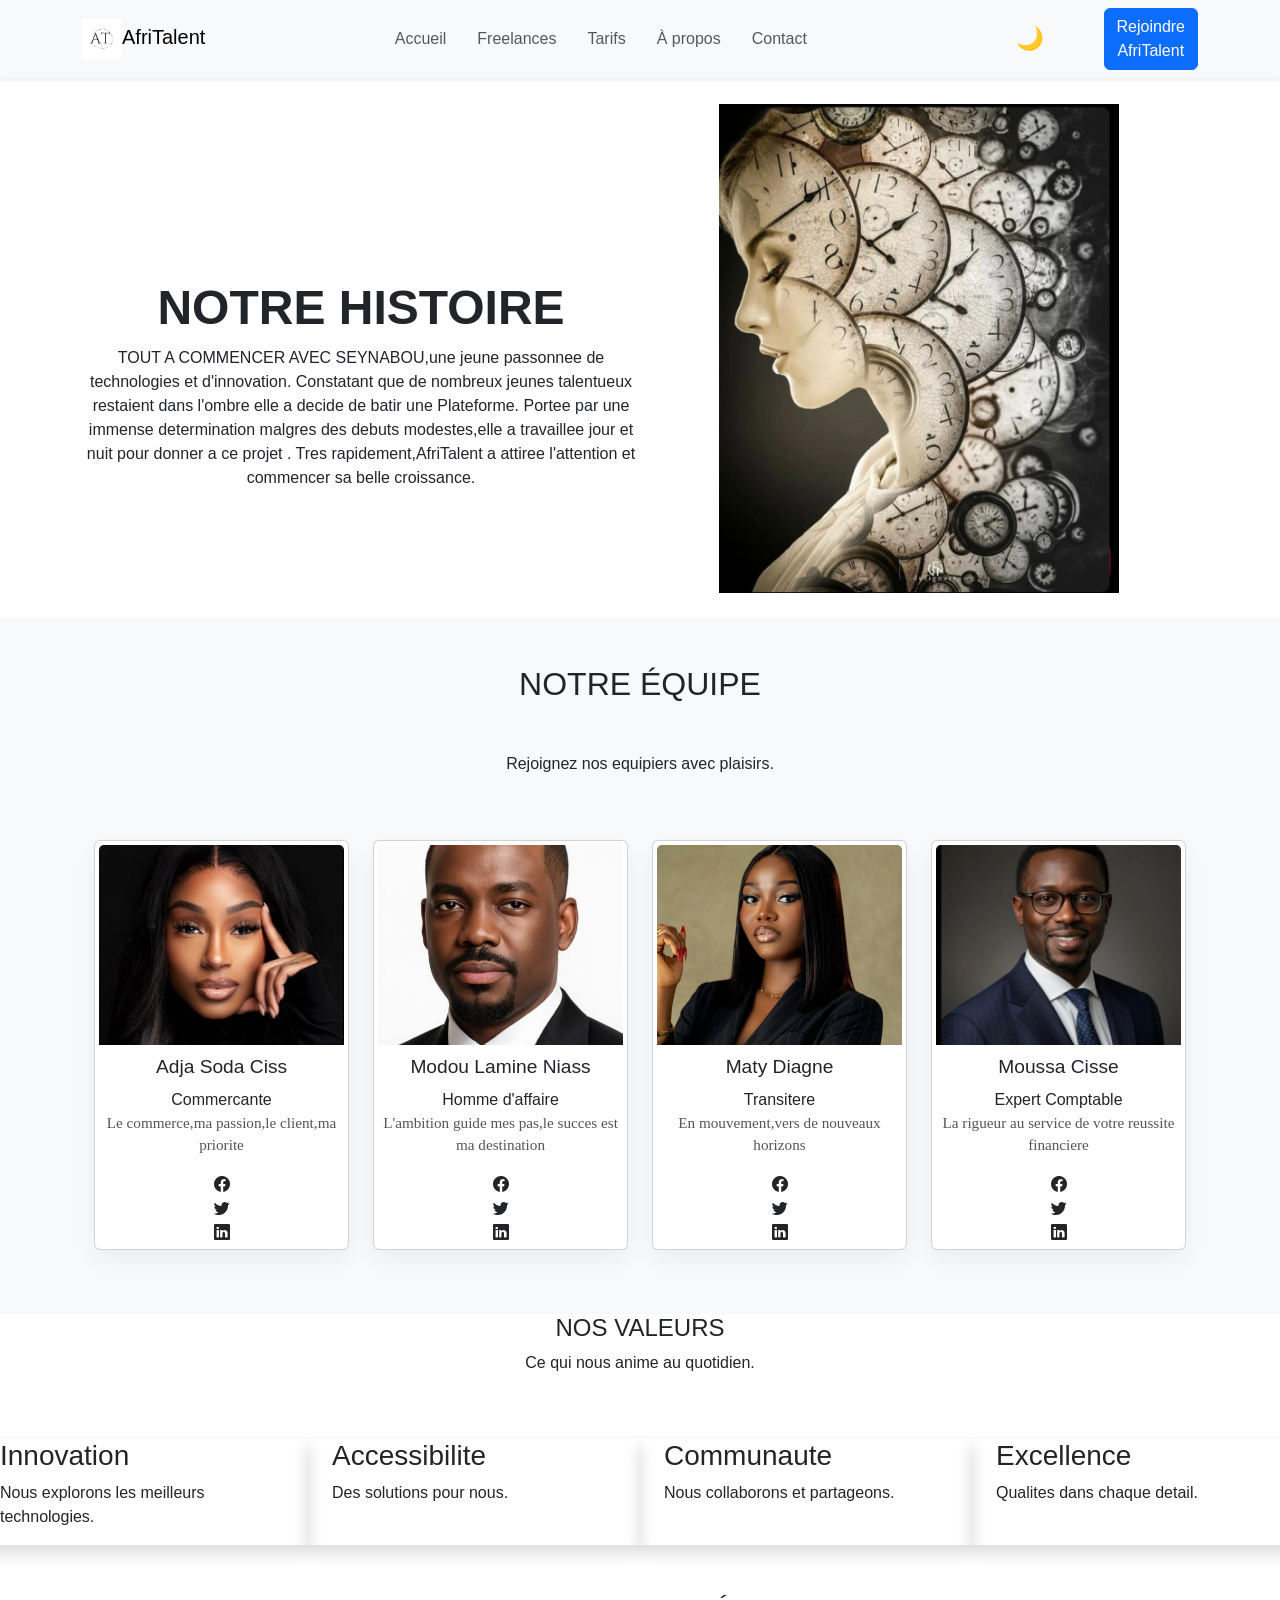
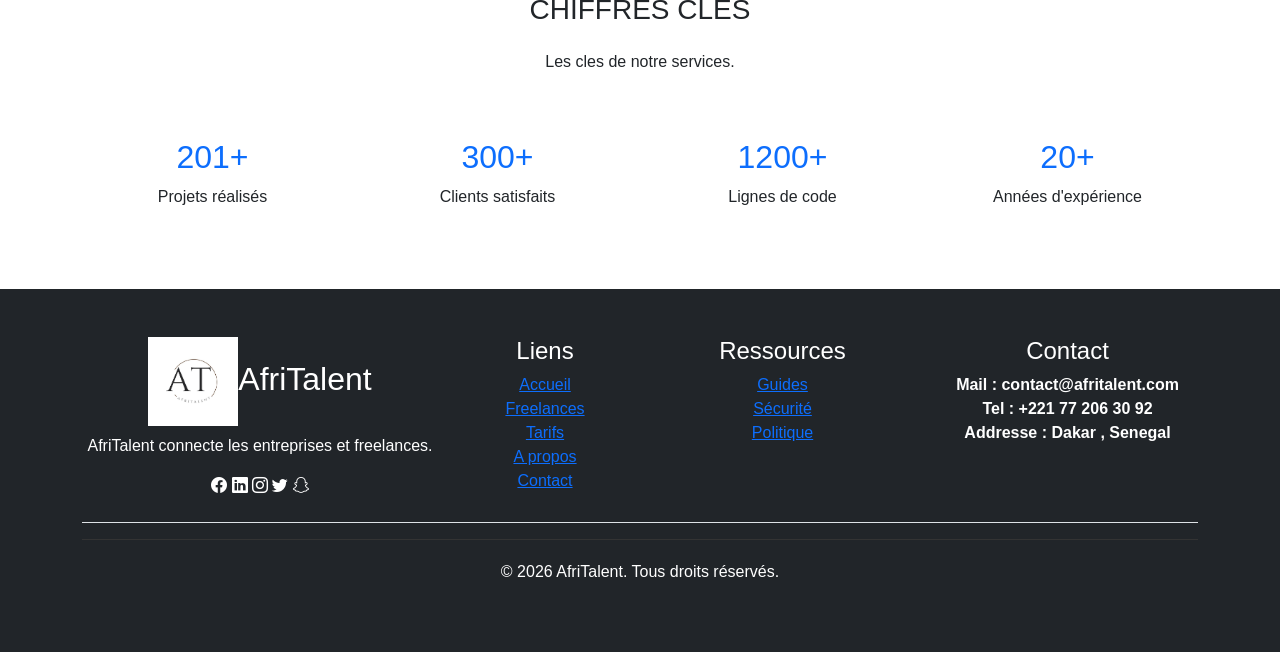
==== commit 1c73f639: "js : dark mode avec localstorage navbar animer au scroll" ====
--- a/about.html
+++ b/about.html
@@ -66,6 +66,8 @@
 
       </ul>
     <!--bouton-->
+    <li class="nav-item d-flex align-items-center ms-2">
+          <button id="theme-toggle" class="btn btn-sm">🌙</button>
         <a href="#" class="btn btn-primary ms-3">Rejoindre AfriTalent</a>
       </div>
   </div>
@@ -292,7 +294,7 @@
   </footer>
 
   <script src="https://cdn.jsdelivr.net/npm/bootstrap@5.3.3/dist/js/bootstrap.bundle.min.js"></script>
-
+  <script src="js/main.js"></script>
   </body>
 
 </html>
--- a/css/style.css
+++ b/css/style.css
@@ -13,6 +13,7 @@
 .btn-primary{
     border-radius: 20px;
     padding: 6px 15px;
+    
 }
 /*===hero====*/
 /* Réinitialisation de base */
@@ -138,6 +139,86 @@
     letter-spacing: 1px;
     opacity: 0.8;
 }
+/* === COMMIT 6 : Variables Thème === */
+:root {
+  --bg-color: #ffffff;
+  --text-color: #111;
+  --nav-bg: rgba(255, 255, 255, 0.85);
+  --nav-shadow: none;
+  --accent: #007bff;
+}
+
+body.dark {
+  --bg-color: #111;
+  --text-color: #f1f1f1;
+  --nav-bg: rgba(17, 17, 17, 0.85);
+  --accent: #4dabf7;
+}
+
+body {
+  background: var(--bg-color);
+  color: var(--text-color);
+  transition: background 0.3s ease, color 0.3s ease;
+}
+/* === COMMIT 6 : VERSION QUI FORCE BOOTSTRAP === */
+:root, :root body {
+  --bg-color: #ffffff;
+  --text-color: #212529;
+  --nav-bg: #ffffff;
+  --nav-link: #212529;
+}
+
+body.dark {
+  --bg-color: #0d1117;
+  --text-color: #c9d1d9; 
+  --nav-bg: #161b22;
+  --nav-link: #c9d1d9;
+}
+
+/* On force TOUT avec !important */
+body {
+  background: var(--bg-color) !important;
+  color: var(--text-color) !important;
+  transition: all 0.3s ease;
+}
+
+.site-navbar {
+  background: var(--nav-bg) !important;
+  transition: all 0.3s ease;
+  padding: 15px 0;
+}
+.site-navbar .nav-link {
+  color: var(--nav-link) !important;
+}
+.site-navbar.scrolled {
+  box-shadow: 0 8px 24px rgba(0,0,0,0.2);
+  padding: 8px 0;
+}
+
+/* Icône burger blanche en dark */
+body.dark .navbar-light .navbar-toggler-icon {
+  background-image: url("data:image/svg+xml,%3csvg xmlns=N/A viewBox='0 0 30 30'%3e%3cpath stroke='rgba%28255, 255, 255, 0.85%29' stroke-linecap='round' stroke-miterlimit='10' stroke-width='2' d='M4 7h22M4 15h22M4 23h22'/%3e%3c/svg%3e");
+}
+
+#back-to-top {
+  position: fixed; bottom: 20px; right: 20px;
+  display: none; border: none; border-radius: 50%;
+  width: 50px; height: 50px; background: #0d6efd;
+  color: white; font-size: 22px; cursor: pointer; z-index: 9999;
+}
+#back-to-top.show { display: grid; place-items: center; }
+
+/* === Navbar dynamique au scroll === */
+.navbar {
+  position: sticky;
+  top: 0;
+  z-index: 1000;
+  background: var(--nav-bg);
+  backdrop-filter: blur(10px);
+  transition: all 0.3s ease;
+  padding: 20px 0; /* ta taille normale */
+}
+
 
 
 /* Ajustement responsive pour les mobiles */
@@ -591,4 +672,22 @@
 /* Ajustement pour que le formulaire soit bien espacé */
 form .form-control {
     border-radius: 5px;
+}
+/* --- Style général pour la transition douce --- */
+body {
+    transition: background-color 0.3s ease, color 0.3s ease;
+}
+
+/* --- Couleurs appliquées en Mode Sombre --- */
+body.dark-mode {
+    background-color: #1a1a1a !important;
+    color: #f4f4f4 !important;
+}
+
+/* --- Style de base pour ton bouton de thème (optionnel) --- */
+#theme-toggle {
+    cursor: pointer;
+    font-size: 1.4rem;
+    background: none;
+    border: none;
 }
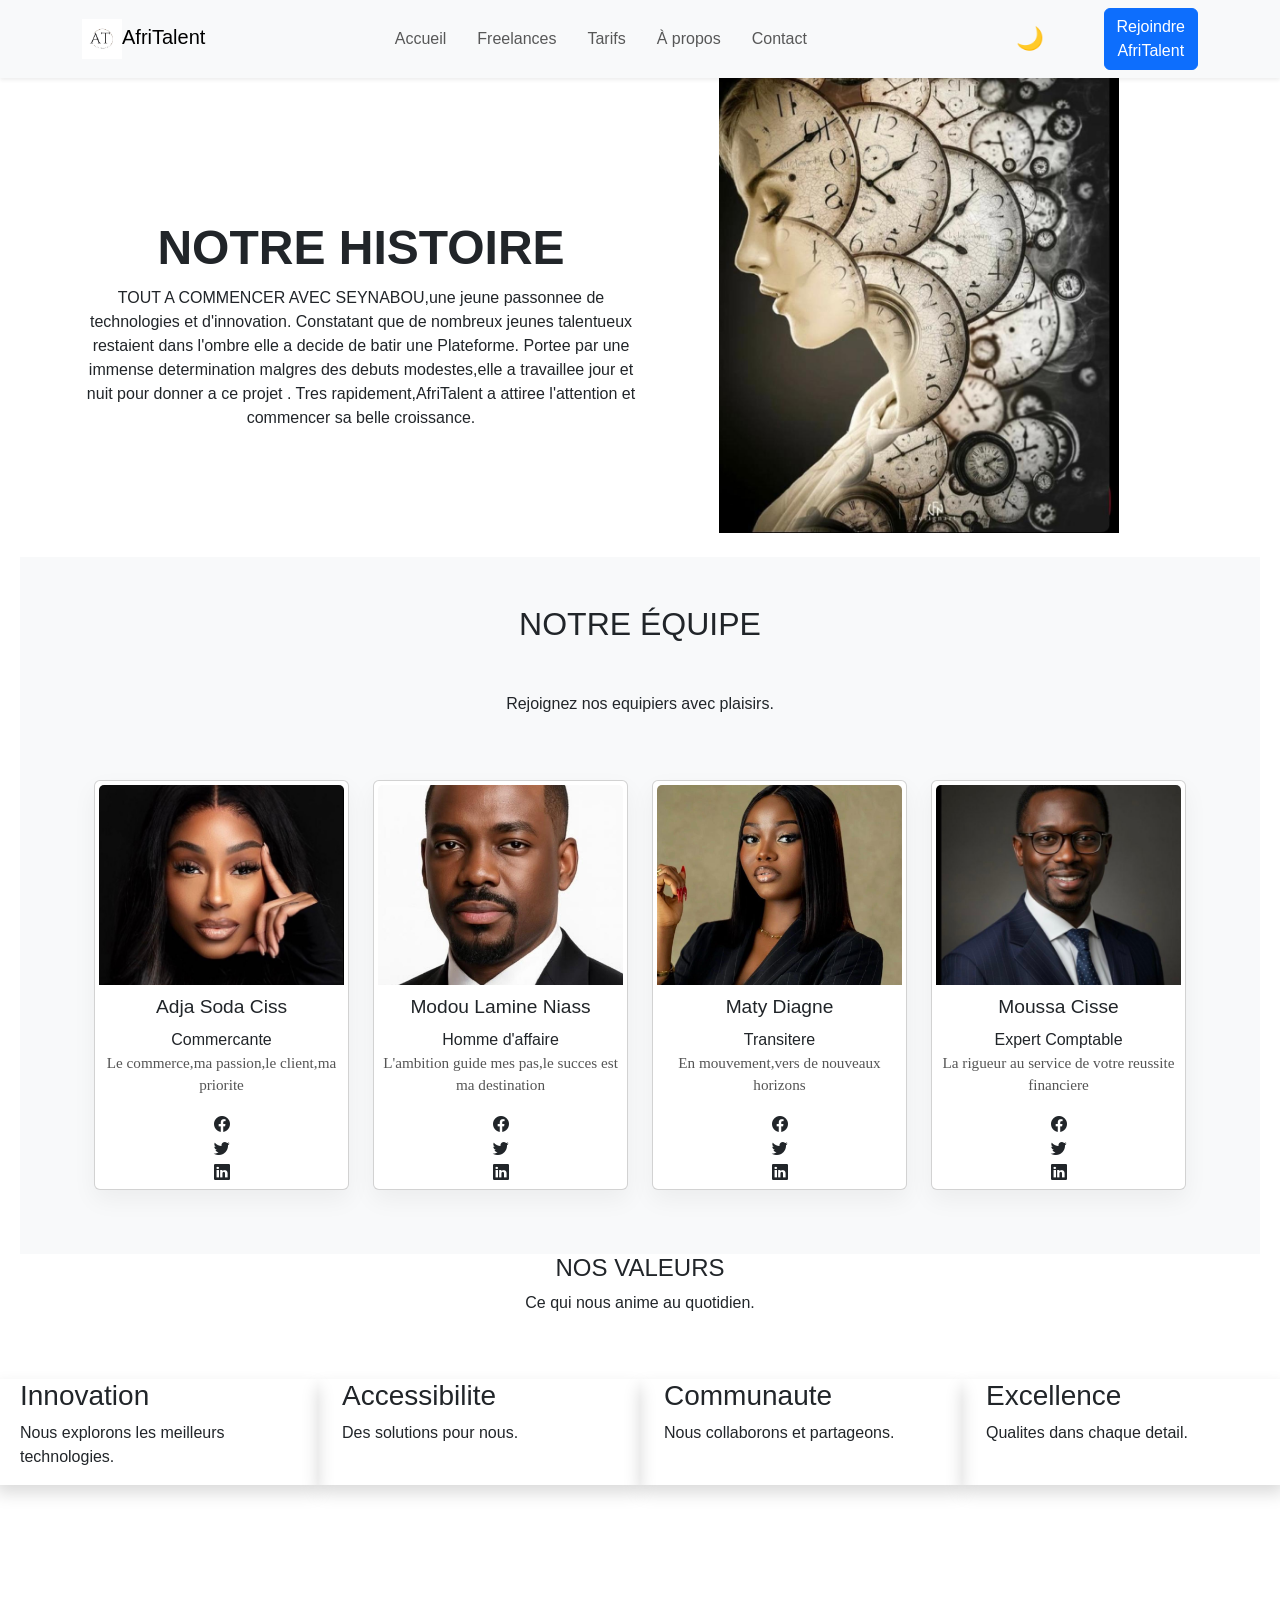
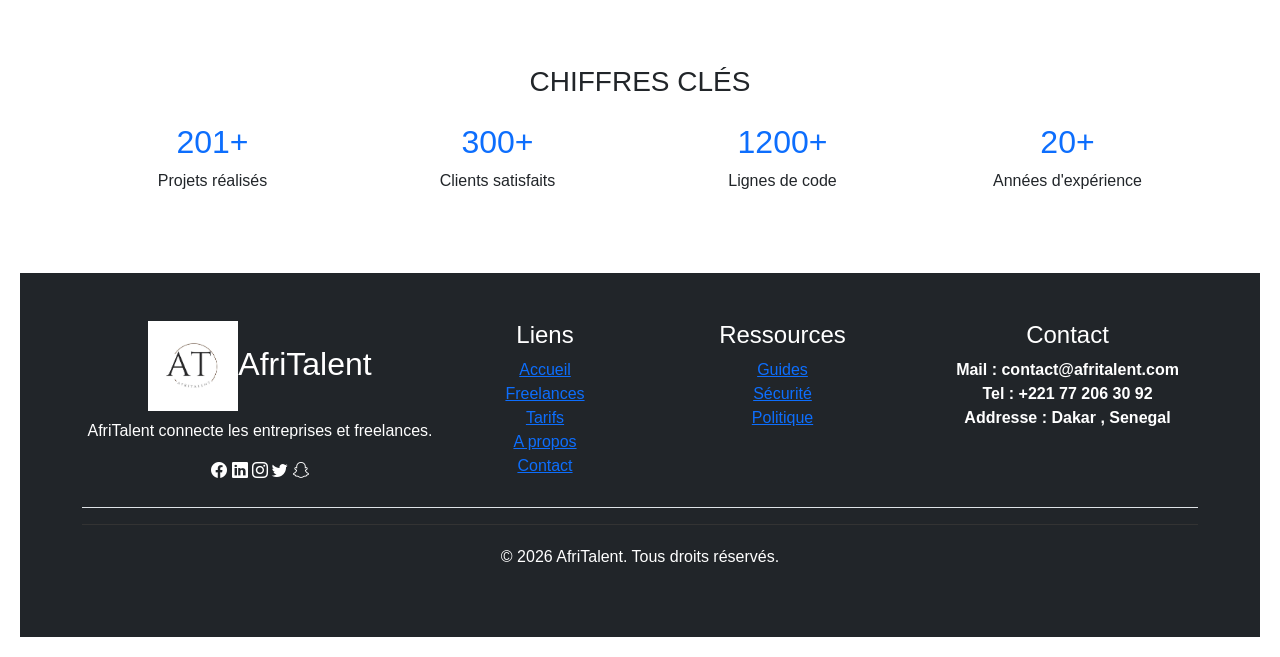
==== commit 96534dbd: "js : compteur animer au scroll et animation fade-in des sections" ====
--- a/about.html
+++ b/about.html
@@ -193,10 +193,17 @@
     </section>
 
 <!--CHIFFRES-->
+<section class="about-intro fade-in-section">
+  <h2>À propos de AfriTalent</h2>
+  <p>Contenu de votre section...</p>
+</section>
+
+<section class="services fade-in-section">
+  <h2>Nos Services</h2>
+  </section>
 <section class="py-5">
     <div class="container text-center">
         <h3 class="mb-4">CHIFFRES CLÉS</h3>
-        <p  class="text-center pb-5">Les cles de notre services.</p>
         <div class="row">
             <div class="col-md-3 col-6 mb-3">
                 <h2 class="text-primary">201+</h2>
@@ -295,6 +302,7 @@
 
   <script src="https://cdn.jsdelivr.net/npm/bootstrap@5.3.3/dist/js/bootstrap.bundle.min.js"></script>
   <script src="js/main.js"></script>
+  
   </body>
 
 </html>
--- a/css/style.css
+++ b/css/style.css
@@ -690,4 +690,70 @@
     font-size: 1.4rem;
     background: none;
     border: none;
-}+}
+/* --- Styles pour le Fade-in des sections --- */
+.fade-in-section {
+  opacity: 0;
+  transform: translateY(30px); /* Légère impulsion vers le haut */
+  transition: opacity 0.8s ease-out, transform 0.8s ease-out;
+  will-change: opacity, transform;
+}
+
+/* Classe ajoutée par JavaScript lorsque la section est visible */
+.fade-in-section.is-visible {
+  opacity: 1;
+  transform: translateY(0);
+}
+/* État initial caché (invisible et légèrement décalé vers le bas) */
+.fade-in-section {
+  opacity: 0;
+  transform: translateY(30px);
+  transition: opacity 0.8s ease-out, transform 0.8s ease-out;
+}
+
+/* État visible déclenché par le JavaScript */
+.fade-in-section.is-visible {
+  opacity: 1;
+  transform: translateY(0);
+}
+/* Styles de base pour la démonstration */
+body {
+    font-family: Arial, sans-serif;
+    background-color: #f9f9f9;
+    color: #333;
+    padding: 20px;
+}
+
+.stats-container {
+    display: flex;
+    justify-content: space-around;
+    margin-top: 30px;
+}
+
+.stat-card {
+    text-align: center;
+    background: white;
+    padding: 20px;
+    border-radius: 8px;
+    box-shadow: 0 4px 6px rgba(0,0,0,0.1);
+    width: 25%;
+}
+
+.counter {
+    font-size: 3rem;
+    font-weight: bold;
+    color: #007bff;
+}
+
+/* --- ANIMATION FADE-IN (ENTRÉE EN FONDU) --- */
+.fade-in-section {
+    opacity: 0;
+    transform: translateY(30px); /* Légère impulsion vers le haut */
+    transition: opacity 0.8s ease-out, transform 0.8s ease-out;
+}
+
+/* Classe ajoutée par JavaScript lorsque l'élément est visible */
+.fade-in-section.is-visible {
+    opacity: 1;
+    transform: translateY(0);
+}
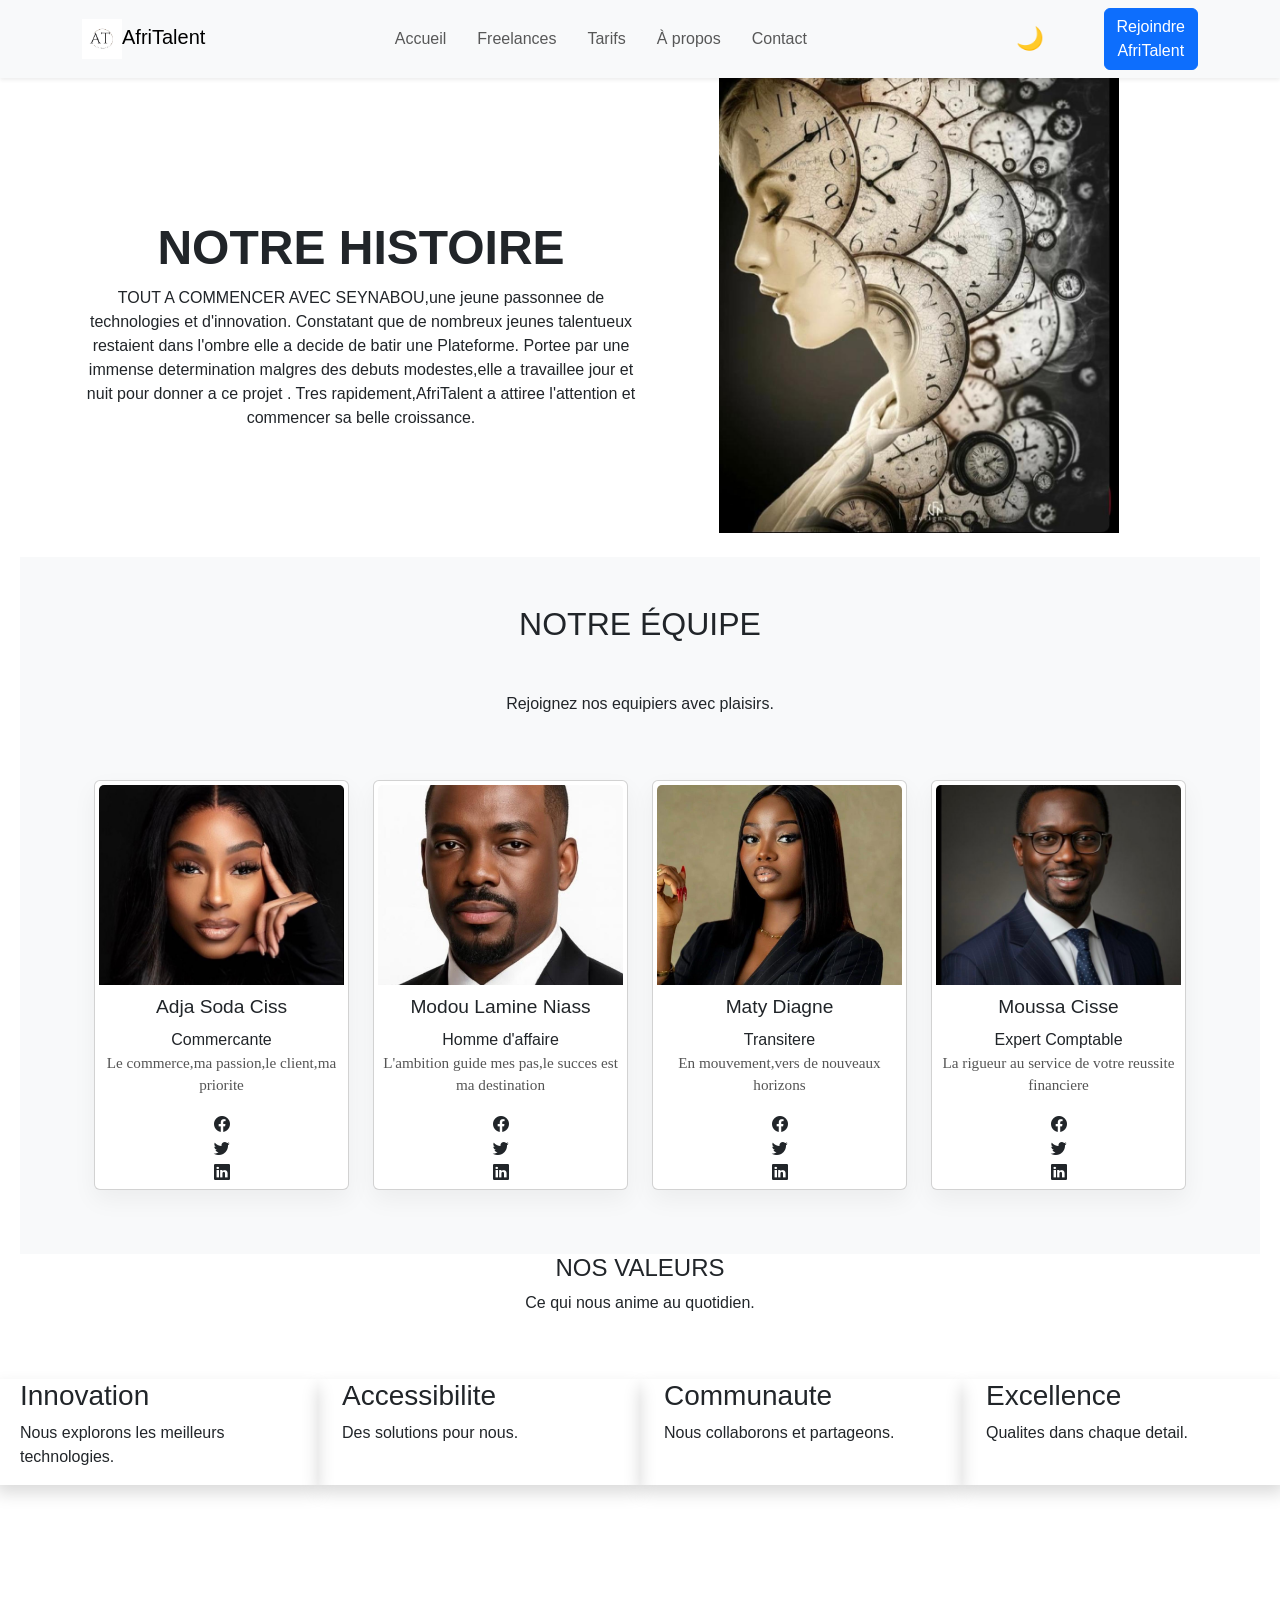
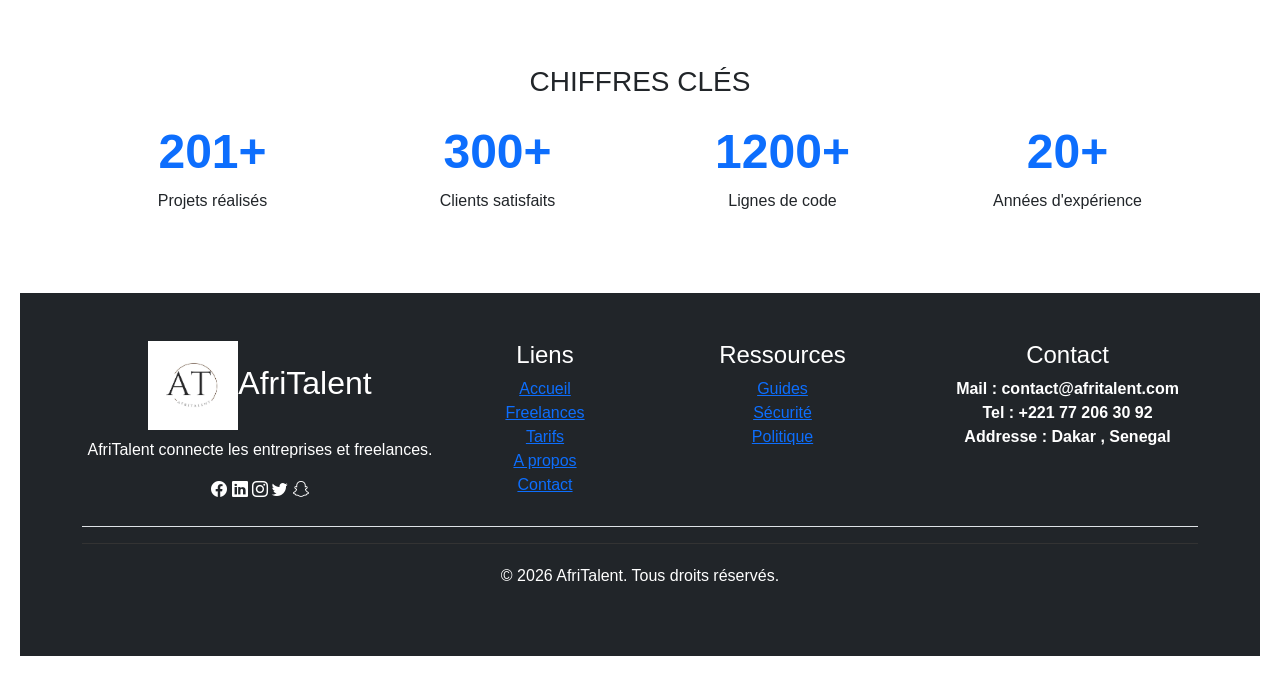
==== commit 44ca07c0: "finalisation : correction responsive , optimisation du code et comentaire" ====
--- a/about.html
+++ b/about.html
@@ -206,19 +206,19 @@
         <h3 class="mb-4">CHIFFRES CLÉS</h3>
         <div class="row">
             <div class="col-md-3 col-6 mb-3">
-                <h2 class="text-primary">201+</h2>
+                <h2 class="text-primary counter" data-target="0">201+</h2>
                 <p>Projets réalisés</p>
             </div>
             <div class="col-md-3 col-6 mb-3">
-                <h2 class="text-primary">300+</h2>
+                <h2 class="text-primary counter" data-target="0">300+</h2>
                 <p>Clients satisfaits</p>
             </div>
             <div class="col-md-3 col-6 mb-3">
-                <h2 class="text-primary">1200+</h2>
+                <h2 class="text-primary counter" data-target="0">1200+</h2>
                 <p>Lignes de code</p>
             </div>
             <div class="col-md-3 col-6 mb-3">
-                <h2 class="text-primary">20+</h2>
+                <h2 class="text-primary counter" data-target="0">20+</h2>
                 <p>Années d'expérience</p>
             </div>
         </div>
--- a/css/style.css
+++ b/css/style.css
@@ -220,7 +220,67 @@
 }
 
 
-
+/* ==========================================================================
+   1. CODE POUR GRAND ÉCRAN (ORDINATEUR)
+   Ton code actuel est écrit ici par défaut. 
+   ========================================================================== */
+
+
+
+/* ==========================================================================
+   2. CODE POUR TABLETTE (Écrans inférieurs à 1024px)
+   Tout ce qui est écrit ici s'appliquera UNIQUEMENT sur tablette et mobile.
+   ========================================================================== */
+@media (max-width: 1024px) {
+    
+    /* Exemple : On réduit un peu la taille des gros titres */
+    h1 {
+        font-size: 2rem;
+    }
+    
+    /* Si tu as une grille ou un flex, on s'assure qu'il gère l'espace */
+    .container, .main-content {
+        padding: 0 20px;
+    }
+}
+
+/* ==========================================================================
+   3. CODE POUR MOBILE (Écrans inférieurs à 768px)
+   C'est ici qu'on corrige la majorité des bugs visuels du Commit 9.
+   ========================================================================== */
+@media (max-width: 768px) {
+    
+    /* RÈGLE D'OR MOBILE : Forcer les éléments côte à côte à s'empiler */
+    .row, .grid, .flex-container, header, footer {
+        flex-direction: column !important;
+        display: block !important; /* Si flex n'est pas utilisé */
+        width: 100% !important;
+    }
+
+    /* Empêcher les éléments de déborder de l'écran (supprime le scroll horizontal) */
+    body, html {
+        overflow-x: hidden;
+    }
+
+    /* Ajustement des images pour qu'elles ne dépassent jamais de leur zone */
+    img {
+        max-width: 100% !important;
+        height: auto !important;
+    }
+
+    /* Forcer les sections, menus ou blocs à prendre toute la largeur */
+    .section, .sidebar, .card, .box {
+        width: 100% !important;
+        margin-left: 0 !important;
+        margin-right: 0 !important;
+        margin-bottom: 20px; /* Ajoute de l'espace vertical entre les blocs empilés */
+    }
+
+    /* Centrer le texte sur mobile pour que ce soit plus propre */
+    .text-center-mobile {
+        text-align: center;
+    }
+}
 /* Ajustement responsive pour les mobiles */
 
 @media (max-width: 768px) {
@@ -757,3 +817,63 @@
     opacity: 1;
     transform: translateY(0);
 }
+.filter-container {
+    display: flex;
+    justify-content: center;  /* Centre les boutons horizontalement */
+    flex-wrap: wrap;         /* Permet de passer à la ligne proprement sur mobile */
+    gap: 10px;               /* Aligne et espace les boutons de 10px */
+}
+
+.filter-btn {
+    display: inline-block;
+    width: auto !important;  /* Force le bouton à ne prendre que la taille de son texte */
+    padding: 8px 20px;
+    border: 1px solid #3182ce;
+    background-color: #3182ce;
+    color: white;
+    border-radius: 5px;
+    cursor: pointer;
+    transition: all 0.3s ease;
+}
+
+.filter-btn:hover {
+    background-color: #2b6cb0;
+    border-color: #2b6cb0;
+}
+/* Style des boutons/labels */
+.filter-btn {
+    display: inline-block;
+    padding: 8px 20px;
+    background-color: #f0f0f0;
+    color: #333;
+    border-radius: 20px;
+    cursor: pointer;
+    transition: all 0.3s;
+    margin: 5px;
+}
+
+/* Changement de couleur quand on clique (sélectionné) */
+#all:checked ~ .filter-btn[for="all"],
+#dev:checked ~ .filter-btn[for="dev"],
+#gestion:checked ~ .filter-btn[for="gestion"],
+#marketing:checked ~ .filter-btn[for="marketing"],
+#immobilier:checked ~ .filter-btn[for="immobilier"] {
+    background-color: #3182ce;
+    color: white;
+}
+
+/* LA MAGIE DU FILTRAGE CSS */
+/* On cache tout par défaut si un filtre spécifique est coché */
+#dev:checked ~ .row .freelance-card:not(.dev),
+#gestion:checked ~ .row .freelance-card:not(.gestion),
+#marketing:checked ~ .row .freelance-card:not(.marketing),
+#immobilier:checked ~ .row .freelance-card:not(.immobilier) {
+    display: none !important;
+}
+.filter-btn.active {
+    background-color: #007bff; /* Ton bleu actuel */
+    color: white;
+}
+.freelance-card {
+    transition: all 0.3s ease-in-out;
+}
